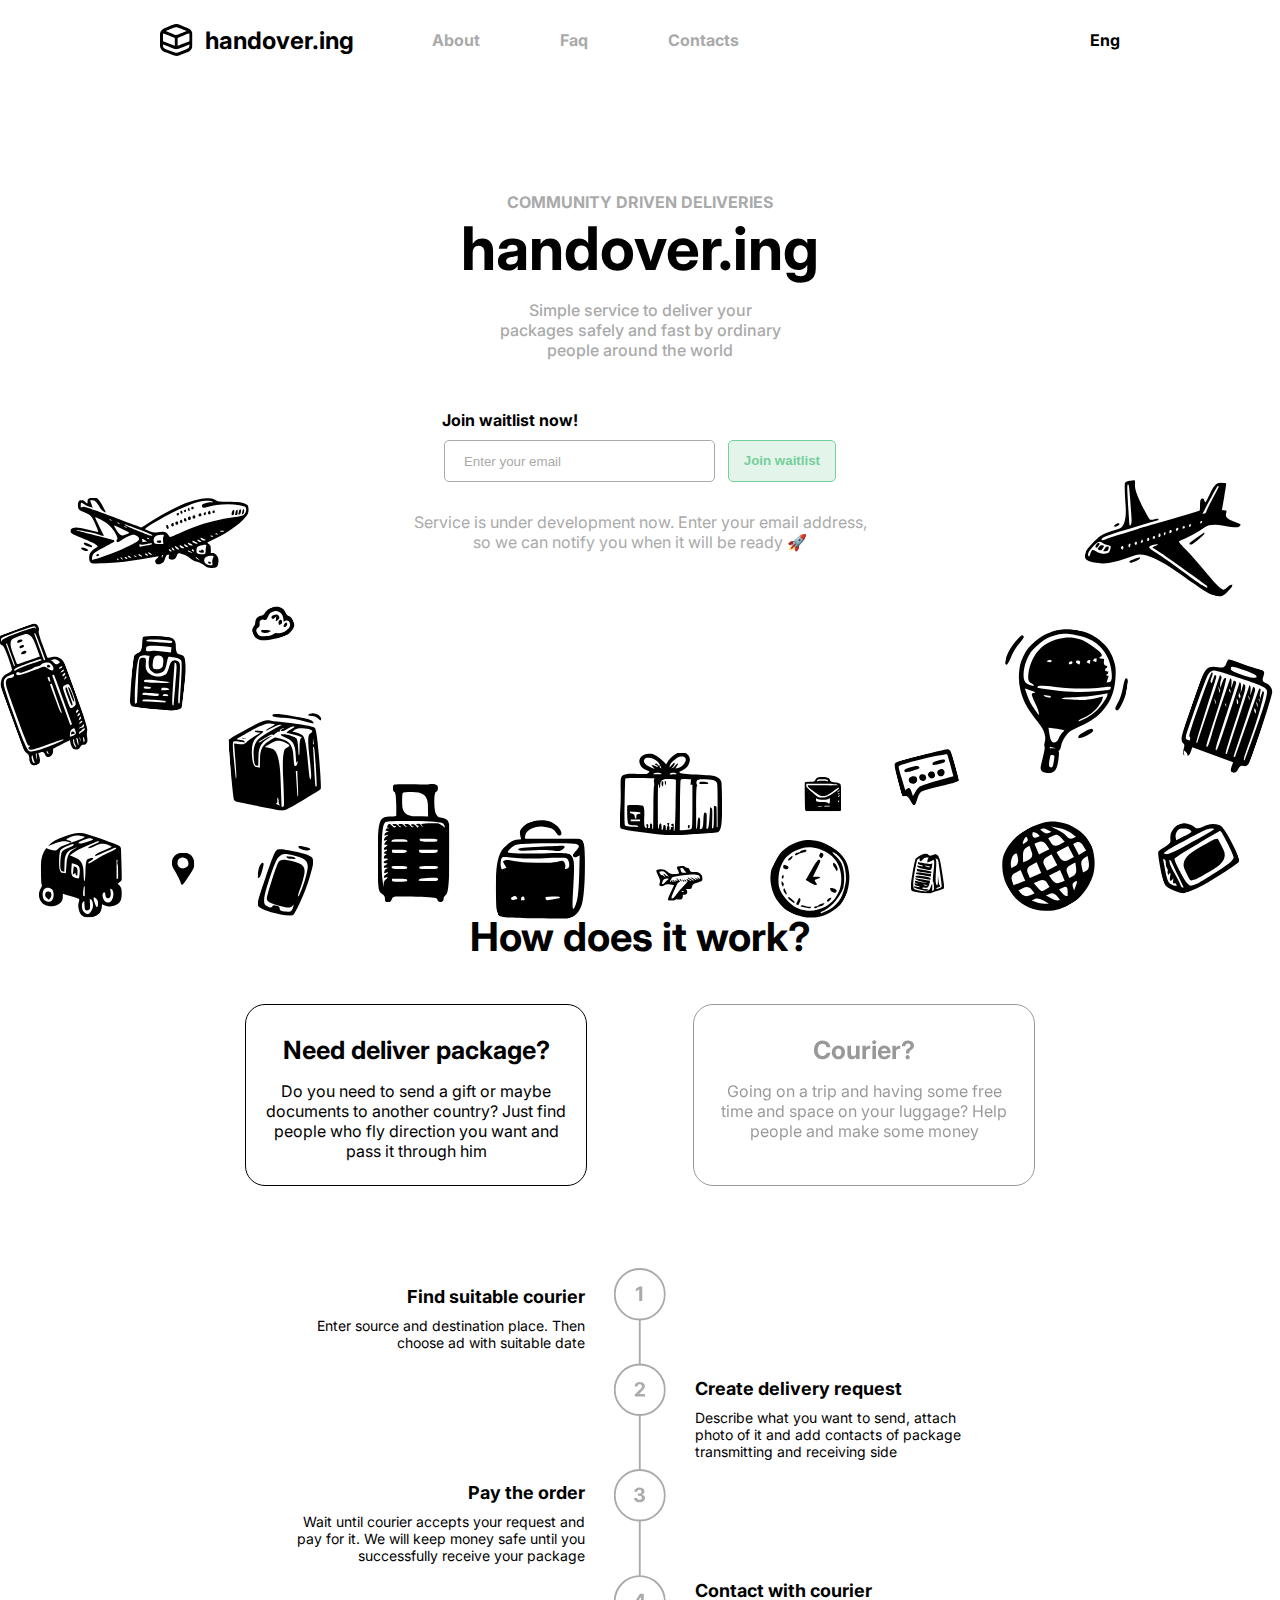
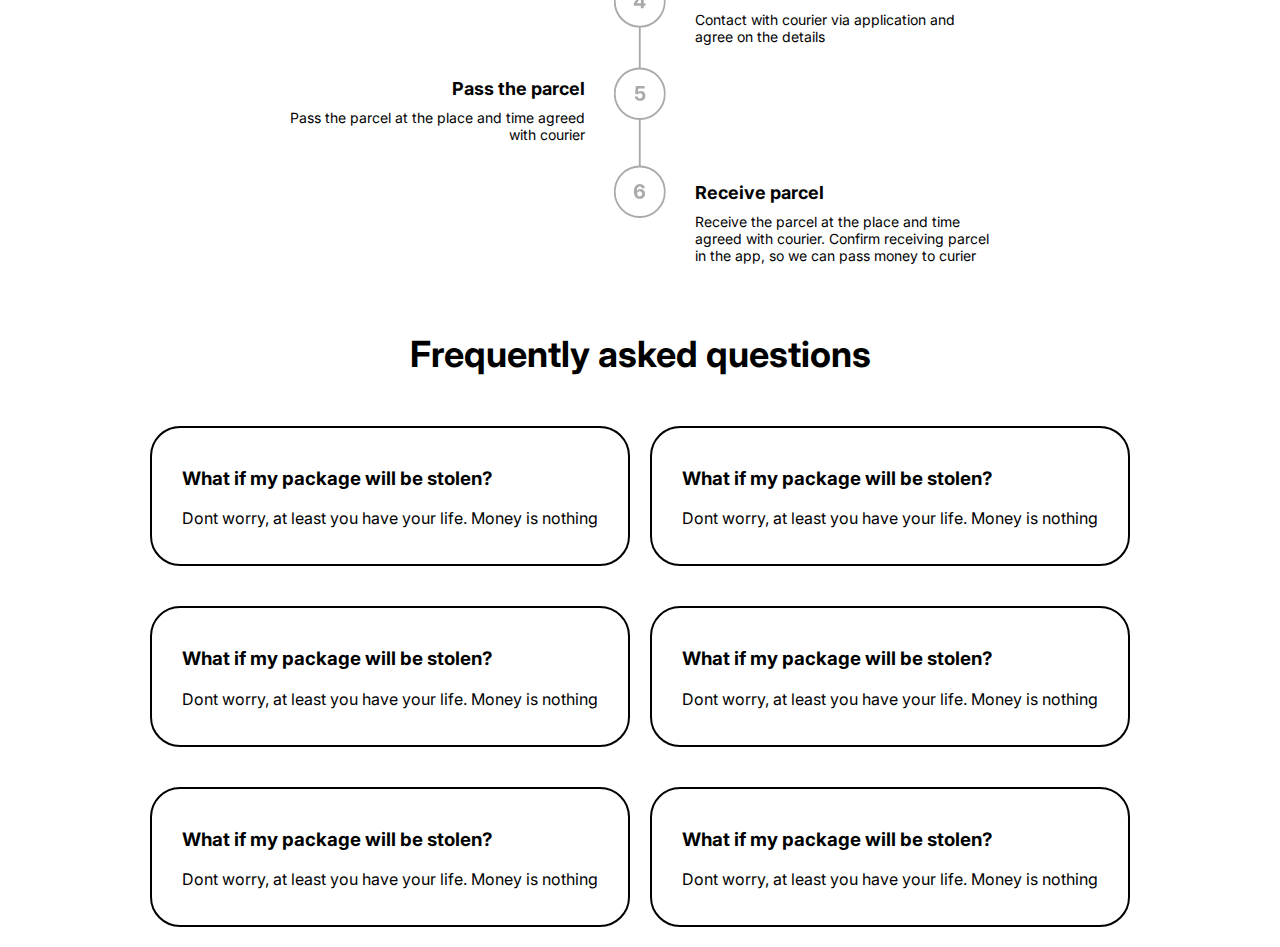
==== index.html @ 2737958d "links fixing" ====
<!DOCTYPE html>
<html lang="en">
<head>
    <meta charset="UTF-8">
    <meta name="viewport" content="width=device-width, initial-scale=1.0">
    <title>handover.ing</title>
    <link rel="stylesheet" href="./styles.css">
    <link rel="shortcut icon" href="/icons/logo.svg">
    <script src="https://code.jquery.com/jquery-3.7.1.min.js"></script>
</head>
<body>
<div class="container">
    <header class='header'>
        <div class="header-container">
            <div class="header-row">

                <div class="header-logo">
                    <img src="icons/logo.svg" alt="Logo" class="logo" />
                    <span class="title">handover.ing</span>
                </div>

                <nav class="header-nav">
                    <ul>
                        <li><a href="#about">About</a></li>
                        <li><a href="#faq">Faq</a></li>
                        <li><a href="#contacts">Contacts</a></li>
                    </ul>
                </nav>

                <div class="header-lang">
                    <span>Eng</span>
                </div>

            </div>
        </div>

    </header>

    <main class="content">
        <div class="banner">
            <h2 class="subheading">COMMUNITY DRIVEN DELIVERIES</h2>
            <h1 class="main-heading">handover.ing</h1>
            <p class="description">Simple service to deliver your <br> packages safely and fast by ordinary <br> people around the world</p>
        </div>
        
        <div class="waitlist-container">
            <p class="waitlist-text">Join waitlist now!</p>
            <!-- <div class="email-input"> -->
            <input type="email" placeholder="Enter your email" class="email-field">
            <button class="join-button">Join waitlist</button>
            <!-- </div> -->
        </div>

        <p class="development-text">Service is under development now. Enter your email address,<br> so we can notify you when it will be ready 🚀</p>
        <img src="./icons/vectors.svg" alt="Background Vectors" class="background-image">
        
        <h2 class="system" id="about">How does it work?</h2>

        <div class="process-ways">
            <div id="package" class="deliver-package" style="cursor: pointer;">
                <p class="package-title">Need deliver package?</p>
                <div class="description-container">
                    <p class="description">Do you need to send a gift or maybe documents to another country? Just find people who fly direction you want and pass it through him</p>
                </div>
            </div>

            <div id="courier" class="courier-package" style="cursor: pointer;">
                <p class="courier-title">Courier?</p>
                <div class="description-container-c">
                    <p class="description">Going on a trip and having some free time and space on your luggage? Help people and make some money</p>
                </div>
            </div>
        </div>

        <div class="process-steps">
            <div class="image-container">
                <div class="text-container-right first-text">
                    <h3>Find suitable courier</h3>
                    <p>Enter source and destination place. Then choose ad with suitable date</p>
                </div>
                <div class="text-container-right second-text">
                    <h3>Pay the order</h3>
                    <p>Wait until courier accepts your request and pay for it. We will keep money safe until you successfully receive your package</p>
                </div>
                <div class="text-container-right third-text">
                    <h3>Pass the parcel</h3>
                    <p>Pass the parcel at the place and time agreed with courier</p>
                </div>

                <img src="icons/steps.svg" class="process-steps-icon active">
                <img src="icons/steps5.svg" class="process-steps5-icon">
            
            </div>
            <div class="image-container-left">
                <div class="text-container-left forth-text">
                    <h3>Create delivery request</h3>
                    <p>Describe what you want to send, attach photo of it and add contacts of package transmitting and receiving side</p>
                </div>
                <div class="text-container-left fifth-text">
                    <h3>Contact with courier</h3>
                    <p>Contact with courier via application and agree on the details</p>
                </div>
                <div class="text-container-left sixth-text">
                    <h3>Receive parcel</h3>
                    <p>Receive the parcel at the place and time agreed with courier. Confirm receiving parcel in the app, so we can pass money to curier</p>
                </div>
            </div>
        </div>

        <div class="faq-container">
            <div class="faq-heading">
                <h2 id="faq">Frequently asked questions</h2>
            </div>
            <div class="faq-item">
                <h3>What if my package will be stolen?</h3>
                <p>Dont worry, at least you have your life. Money is nothing</p>
            </div>
            <div class="faq-item">
                <h3>What if my package will be stolen?</h3>
                <p>Dont worry, at least you have your life. Money is nothing</p>
            </div>
            <div class="faq-item">
                <h3>What if my package will be stolen?</h3>
                <p>Dont worry, at least you have your life. Money is nothing</p>
            </div>
            <div class="faq-item last">
                <h3>What if my package will be stolen?</h3>
                <p>Dont worry, at least you have your life. Money is nothing</p>
            </div>
            <div class="faq-item last">
                <h3>What if my package will be stolen?</h3>
                <p>Dont worry, at least you have your life. Money is nothing</p>
            </div>
            <div class="faq-item last" id="contacts">
                <h3>What if my package will be stolen?</h3>
                <p>Dont worry, at least you have your life. Money is nothing</p>
            </div>
            <button id="show-more-btn">Show more</button>
        </div>
        

    </main>
</div>

<script>
    document.addEventListener('DOMContentLoaded', function() {
        const navLinks = document.querySelectorAll('.header-nav a');

        navLinks.forEach(function(link) {
            link.addEventListener('click', function(e) {
                e.preventDefault();

                const targetId = this.getAttribute('href').substring(1);
                const targetElement = document.getElementById(targetId);
                if (targetElement) {
                    const elementPosition = targetElement.getBoundingClientRect().top + window.pageYOffset;

                    window.scrollTo({
                        top: elementPosition,
                        behavior: 'smooth'
                    });
                }
            });
        });
    });
</script>

        <script>
            const blackButton = document.querySelector('.deliver-package');
            const transparentButton = document.querySelector('.courier-package');
            const processStepsIcon = document.querySelector('.process-steps-icon');
            const processSteps5Icon = document.querySelector('.process-steps5-icon');

            const firstText = document.querySelector('.text-container-right.first-text');
            const secondText = document.querySelector('.text-container-right.second-text');
            const thirdText = document.querySelector('.text-container-right.third-text');
            const forthText = document.querySelector('.text-container-left.forth-text');
            const fifthText = document.querySelector('.text-container-left.fifth-text');
            const sixthText = document.querySelector('.text-container-left.sixth-text');

            function fadeOutAndReplace(element, newHeading, newParagraph) {
                if (element) {
                    element.classList.add('fade-out');

                    setTimeout(() => {
                        element.querySelector('h3').textContent = newHeading;
                        element.querySelector('p').textContent = newParagraph;
                        element.classList.remove('fade-out');
                    }, 500); // 500 миллисекунд - это длительность анимации
                }
            }

            transparentButton.addEventListener('click', function() {
                if (transparentButton.style.opacity !== '1') {
                    transparentButton.style.opacity = '1';
                    blackButton.style.opacity = '0.4';
                    processSteps5Icon.style.opacity = '1';
                    processStepsIcon.style.opacity = '0';

                    fadeOutAndReplace(firstText, 'Create ad', 'Planning a trip? Create ad for it: enter the dates and describe what you can to bring with you');
                    fadeOutAndReplace(secondText, 'Get the parcel', `Get parcel at the place and time agreed with client`);
                    fadeOutAndReplace(thirdText, 'Pass the parcel', 'Pass the parcel at the place and time agreed with client');
                    fadeOutAndReplace(forthText, 'Accept the request', 'Once somebody make request we will notify you. You will see all the information about the package, including photos. You just need to accept it or decline');
                    fadeOutAndReplace(fifthText, 'Get to the destination', 'Get to the destination country');
                    fadeOutAndReplace(sixthText, '', '');
                    firstText.style.display = 'block';
                    secondText.style.display = 'block';
                    thirdText.style.display = 'block';
                    forthText.style.display = 'block';
                    fifthText.style.display = 'block';
                    sixthText.style.display = 'block';
                }
            });

            blackButton.addEventListener('click', function() {
                if (blackButton.style.opacity !== '1') {
                    blackButton.style.opacity = '1';
                    transparentButton.style.opacity = '0.4';
                    processStepsIcon.style.opacity = '1';
                    
                    processSteps5Icon.style.opacity = '0';

                    fadeOutAndReplace(firstText, 'Find suitable courier', 'Enter source and destination place. Then choose ad with suitable date');
                    fadeOutAndReplace(secondText, 'Pay the order', 'Wait until courier accepts your request and pay for it. We will keep money safe until you successfully receive your package');
                    fadeOutAndReplace(thirdText, 'Pass the parcel', 'Pass the parcel at the place and time agreed with client');
                    fadeOutAndReplace(forthText, 'Create delivery request', 'Describe what you want to send, attach photo of it and add contacts of package transmitting and receiving side');
                    fadeOutAndReplace(fifthText, 'Contact with courier', 'Contact with courier via application and agree on the details');
                    fadeOutAndReplace(sixthText, 'Receive parcel', 'Receive the parcel at the place and time agreed with courier. Confirm receiving parcel in the app, so we can pass money to curier');
                    firstText.style.display = 'block';
                    secondText.style.display = 'block';
                    thirdText.style.display = 'block';
                    forthText.style.display = 'block';
                    fifthText.style.display = 'block';
                    sixthText.style.display = 'block';
                }
            });
        </script>

    <script>
        function isValidEmail(email) {
            const emailRegex = /^[^\s@]+@[^\s@]+\.[^\s@]+$/;
            return emailRegex.test(email);
        }
        
        const userEmail = document.querySelector('.email-field');
        const joinButton = document.querySelector('.join-button');

        joinButton.addEventListener('click', function() {
            if (isValidEmail(userEmail.value)) {
                alert("You have been added to the waiting-list");
            } else {
                alert("Please enter the correct email address");
            }
        })
    </script>
<script>
    document.addEventListener("DOMContentLoaded", function() {
        const faqItems = document.querySelectorAll(".last");
        const showMoreBtn = document.getElementById("show-more-btn");
    
        let isExpanded = false;
    
        const toggleContent = () => {
            faqItems.forEach((item, index) => {
                item.classList.toggle("expanded");
            });
    
            showMoreBtn.textContent = isExpanded ? "Show more" : "Show less";
            isExpanded = !isExpanded;
        };
    
        showMoreBtn.addEventListener("click", toggleContent);
    });
</script>

<!-- <script>
    document.addEventListener("DOMContentLoaded", function() {
        const showMoreBtn = document.getElementById("show-more-btn");
    
        showMoreBtn.classList.add("show-more-text");
    
        setTimeout(() => {
            showMoreBtn.classList.add("show");
        }, 1000); // Добавляем задержку для анимации появления
    });
    </script> -->
</body>
</html>
---- styles.css ----
@import url('https://fonts.googleapis.com/css2?family=Inter:wght@100..900&display=swap');
/* Добавление шрифта Inter */

body {
    font-family: 'Inter';
    font-weight: bold;
    margin: 0;
    padding: 0;
}

.container {
    max-width: 1200px; /* Ширина контейнера для экрана ноутбука */
    margin: 0 auto;
    padding: 0 20px; /* Добавление белых полей по бокам */
}


.header-container {
    max-width: 1720px;
    margin: 0 auto;
    padding: 0 5% 0 5%;
    position: relative;
    width: 80%;
}

.header {
    padding: 2% 0 3% 0;
}
  
.header-row {
    display: flex;
    align-items: center;
}

.header-logo {
    display: flex;
    align-items: center;
    column-gap: 1%;
}

.header-logo .title {
    font-size: 24px;
    padding-left: 10px;
    padding-right: 40px;
}
  
.header-logo img {
    height: 32px;
}

.header-nav {
    flex: 1; /* Занимать оставшееся пространство в строке */
    margin-right: 20px; /* Расстояние между header-nav и header-lang */
}

.header-nav ul {
    display: flex;
    column-gap: 80px;
    align-items: center;
    font-size: 16px;
    margin: 0;
    text-transform: none;
    list-style-type: none;
}

.header-nav a {
    color: #aaa;
    text-decoration: none;
    position: relative;
}

.header-nav a::before {
    content: '';
    bottom: 0;
    left: 0;
    position: absolute;
    width: 0%;
    height: 1px;
    background-color: #aaa;
    transition: 0.2s;
}

.header-nav a:hover::before {
    width: 100%;
}

.header-lang {
    margin-left: auto; /* Переместить элемент вправо */
}




.content {
    text-align: center;
}

.subheading {
    font-size: 16px;
    color: #aaa;
    margin-top: 100px;
    margin-bottom: 0;
}

.main-heading {
    margin: 0;
    font-size: 60px;
    color: #000;
}

.description {
    font-size: 16px;
    color: #aaa;
    font-weight: 500;
}

.call-to-action {
    font-size: 16px;
    color: #000;
}

.waitlist-container {
    text-align: center;
    margin-top: 50px;
    padding: 0 32% 0 32%;
    position: relative;
}

.waitlist-text {
    font-size: 16px;
    color: #000;
    padding-right: 60%;
    margin: 0 0 10px 0;
}

.email-input,
.join-button {
    display: inline-block;
    vertical-align: top; /* Выравниваем элементы по верхнему краю */
}

.email-input {
    display: inline-block;
    position: relative;
    text-align: left; /* Выравниваем текст внутри блока влево */
}

.email-field {
    position: relative;

    left: 0;
    width: 60%;
    height: 30px;
    border: 1px solid #AAAAAA;
    border-radius: 5px;
    padding: 5px;
    margin-right: 2%;
}

.email-field::placeholder {
    position: absolute; /* добавляем абсолютное позиционирование */
    left: 7%; /* отступ справа от границы */
    color: #AAAAAA;
}


.join-button {
    width: 25%;
    height: 41.6px;
    background-color: rgba(116, 207, 155, 0.2);
    color: #74CF9B;
    border: 1px solid #74CF9B;
    border-radius: 5px;
    padding: 5px;
    font-weight: bold;
}

.join-button:hover {
    background-color: #fff;
  }
  
  .join-button:active {
    transform: scale(0.95);
  }


.development-text {
    text-align: center;
    margin-top: 30px;
    font-weight: normal;
    color: #aaa;
    white-space: pre-line;
    word-break: break-word;
}

.background-image {
    position: absolute;
    top: 250px;
    left: 0;
    z-index: -1; /* Помещаем задний план на задний план */
    width: 100%; /* Заполняем ширину контейнера */
    height: 100%; /* Заполняем высоту контейнера */
    background-size: contain; /* Адаптивное заполнение контейнера */
    background-position: center; /* Центрируем изображение */
    background-repeat: no-repeat;
    background-attachment: fixed;
}

.system {
    font-size: 40px;
    margin-top: 330px;
}


/* Посылка */
.deliver-package {
    cursor: pointer;
    border: 1px solid black;
    border-radius: 20px;
    background-color: white;
    width: 300px;
    height: 140px;
    padding: 20px;
    transition: background-color 0.3s, transform 0.3s;
}

.deliver-package p.package-title {
    font-weight: bold;
    font-size: 25px;
    margin: 10px 0 0 0;
}

.description-container {
    width: fit-content; /* Ширина равна ширине текста */
}

.description-container p {
    font-weight: 400;
    color: #000;
}

.process-ways {
    display: flex;
    flex-wrap: wrap;
    justify-content: space-between;
}



/* Курьер */
.courier-package {
    cursor: pointer;
    border: 1px solid black;
    border-radius: 20px;
    background-color: white;
    opacity: 0.4;
    width: 300px;
    height: 140px;
    padding: 20px;
    transition: background-color 0.3s, transform 0.3s;
}

.courier-package p.courier-title {
    font-weight: bold;
    font-size: 25px;
    /* opacity: 0.5; */
    margin: 10px 0 0 0;
}

.description-container-c {
    width: fit-content;
}

.description-container-c p {
    font-weight: 400;
    color: #000000;
    opacity: 1;
}

.deliver-package:hover,
.courier-package:hover {
    transform: scale(1.05);
}

/* .courier-package p.courier-title:hover {
    opacity: 1;
} */

.package-title,
.courier-title {
    user-select: none; /* Предотвращает выделение текста */
}

.description-container,
.description-container-c {
    user-select: none; /* Предотвращает выделение текста */
}

.process-ways .deliver-package {
    margin-right: 30px;
}

.process-ways {
    width: 810px;
    margin: 0 auto;
}

.process-ways .courier-package {
    margin-right: 30px;
}


.process-ways .deliver-package, .process-ways .courier-package {
    margin: 10px;
}

.process-steps {
    width: 100%;
    position: relative;
    display: flex;
    /* align-items: center; */
    justify-content: center;
}


.process-steps-icon, .process-steps5-icon {
    position: absolute;
    left: 50%;
    transform: translate(-50%, -50%);
    height: 550px;
    transition: opacity 0.7s;
}

.process-steps-icon {
    top: 347px;
    height: 550px;
}

.process-steps5-icon {
    top: 298px;
    height: 453px;
    opacity: 0;
}

.text-container-right {
    max-width: 300px;
    /* align-items: right; */
    padding: 20px; /* Отступ внутри контейнера */
    margin: 10px;
    margin-top: 86px;
    text-align: right;
    flex: 1;
    height: 70px;
    width: 300px;
}

.first-text {
    margin-top: -20px;
}

.text-container-right h3, .text-container-right p {
    margin: 0;
}

.text-container-right h3 {
    font-size: 18px;
    margin-bottom: 10px;
}

.text-container-right p {
    font-size: 14px;
    font-weight: normal;
}

.text-container-left {
    max-width: 300px;
    /* align-items: right; */
    padding: 20px; /* Отступ внутри контейнера */
    margin: 10px;
    margin-top:82px;
    text-align: left;
    flex: 1;
    height: 80px;
}

.fade-out {
    animation: fadeOut 0.7s ease;
}

@keyframes fadeOut {
    from {
        opacity: 1;
    }
    to {
        opacity: 0;
    }
}


.text-container-left h3, .text-container-left p {
    margin: 0;
}

.text-container-left h3 {
    font-size: 18px;
    margin-bottom: 10px;
}

.text-container-left p {
    font-size: 14px;
    font-weight: normal;
}

.image-container {
    margin-right: 50px;
    flex-direction: column;
    justify-content: space-between;
    padding-top: 90px;
}

.image-container-left {
    margin-top: 80px;
}


.faq-container {
    display: flex;
    flex-wrap: wrap;
    /* width: 100vw; */
    justify-content: center;
    box-sizing: border-box;
    position: relative;
}

.faq-heading {
    color: black;
    width: 100%;
    padding-top: 10px;
    /* padding-bottom: 20px; */
    font-size: 24px;
}

.faq-question h3 {
    display: inline-block;
}

.faq-question span {
    display: none;
    /* margin: 20px; */
}

.faq-question {
    background-color: #fff;
    padding: 10px;
    border-radius: 5px;
    cursor: pointer;
    /* display: flex; */
}

.faq-item {
    width: 40%; /* По умолчанию 3 элемента в строке */
    padding: 20px 30px;
    box-sizing: border-box;
    text-align: center;
    border-radius: 30px;
    margin: 20px 10px;
    background-color: white;
    text-align: left;
    border: 2px solid black;
}

.faq-item p {
    font-weight: normal;
}

.faq-answer {
    display: none; /* Скрываем ответы по умолчанию */
    transition: max-height 0.3s ease; /* Добавляем анимацию для плавного скрытия/раскрытия */
    max-height: 0;
    overflow: hidden;
}

.expand {
    cursor: pointer;
}

.expanded .faq-answer {
    display: block; /* Показываем ответ при раскрытии */
    max-height: 500px; /* Максимальная высота для анимации */
}

#show-more-btn {
    display: none;
}

@media screen and (min-width: 1560px) {
    .background-image  {
        display: none;
    }
}

@media screen and (min-width: 1200px) {
    .system {
        margin-top: 30%;
    }

    .container {
        width: 100%; /* Ширина контейнера равна ширине экрана ноутбука */
        padding: 20; /* Убираем белые поля */
    }

    
}

@media (max-width: 1000px) {
    .waitlist-text {
        text-align: center;
        padding-right: 0;
    }


    .system {
        margin-top: 10%;
    }

    .background-image {
        display: none; /* Скрываем картинку */
    }

    .process-ways {
        width: 730px;
    }

    .header-nav ul {
        display: none; /* Скрыть список ссылок при ширине экрана менее 800px */
    }

    .deliver-package:active,
    .courier-package:active {
        transform: scale(0.95);
    }

    .email-field {
        width: 30%;
        margin-right: 0;
        width: 160px;
    }

    .join-button {
        width: 30%;
        margin-top: 10px;
        width: 170px;
    }

    .waitlist-container {
        display: flex;
        flex-direction: column;
        align-items: center;
        padding: 0 10%;
    }


}

@media (max-width: 860px){
    .image-container {
        width: 40%;
        margin-right: 5%;
        text-align: right;
        display: flex;
    }

    .image-container-left {
        width: 40%;
    }

    .text-container-right {
        width: 80%;
        height: 80px;
        /* display: flex; */
        margin-top: -15px;
        text-align: right;

    }

    .first-text {
        margin-top: -25px;
    }

    .text-container-left p {
        display: none;
        width: 100px;
    }

    .text-container-right p {
        display: none;
    }

    
}

@media (max-width: 800px) {
    .system {
        margin-top: 10%;
        font-size: 30px;
    }
    .faq-item {
        width: 100%;
    }
    /* .process-ways .courier-package {
        margin-right: 30px;
    } */

    .process-ways {
        width: auto;
        display: flex;
        flex-direction: column;
        justify-content: center;
        align-items: center;
    }
    
}


@media only screen and (max-width: 600px) {
    .header-logo .title {
        font-size: 20px;
    }

    .main-heading {
        font-size: 45px;
    }

    .deliver-package, .courier-package {
        width: 90%;
        padding: 10px;
    }

    .package-title, .courier-title, .description {
        font-size: 14px;
    }

    .process-steps {
        margin: 0;
        padding: auto;
    }

    .image-container {
        margin-right: 20%;
    }

    .text-container-left {
        padding-left: 0;
    }

    .faq-item {
        width: 100%;
        border: none;
        padding: 0px 10px;
        margin: 0px 10px;
    }

    #show-more-btn {
        display: block;
        position: absolute;
        bottom: 10px;
        right: 15px;
        background-color: white;
        border: 1px solid white;
        padding: 5px 10px;
        border-radius: 7px;
        cursor: pointer;
        font-family: "Inter";
    }

    #show-more-btn:hover {
        background-color: black;
        color: white;
        border: 1px solid black;
        /* transform: scale(0.85); */
    }

    #show-more-btn:active {
        background-color: white;
        color: black;
        border: 1px solid white;
    }

    .show-more-text {
        opacity: 0;
    }
    
    .show-more-text.show {
        opacity: 1;
    }

    .faq-container {
        border: 2px solid black;
        border-radius: 20px;
        padding-bottom: 30px;
    }
    

    .faq-heading {
        color: #000;
        font-size: 20px;
    }

    .last {
        /* display: none; */
        max-height: 0;
        overflow: hidden;
        transition: max-height 0.5s cubic-bezier(0.77, 0, 0.175, 1);    }

    .expanded {
        max-height: 1000px; /* Укажите желаемую максимальную высоту */
    }


}


@media only screen and (max-width: 400px) {
    .text-container-right h3 {
        padding-right: 15px;
    }
}
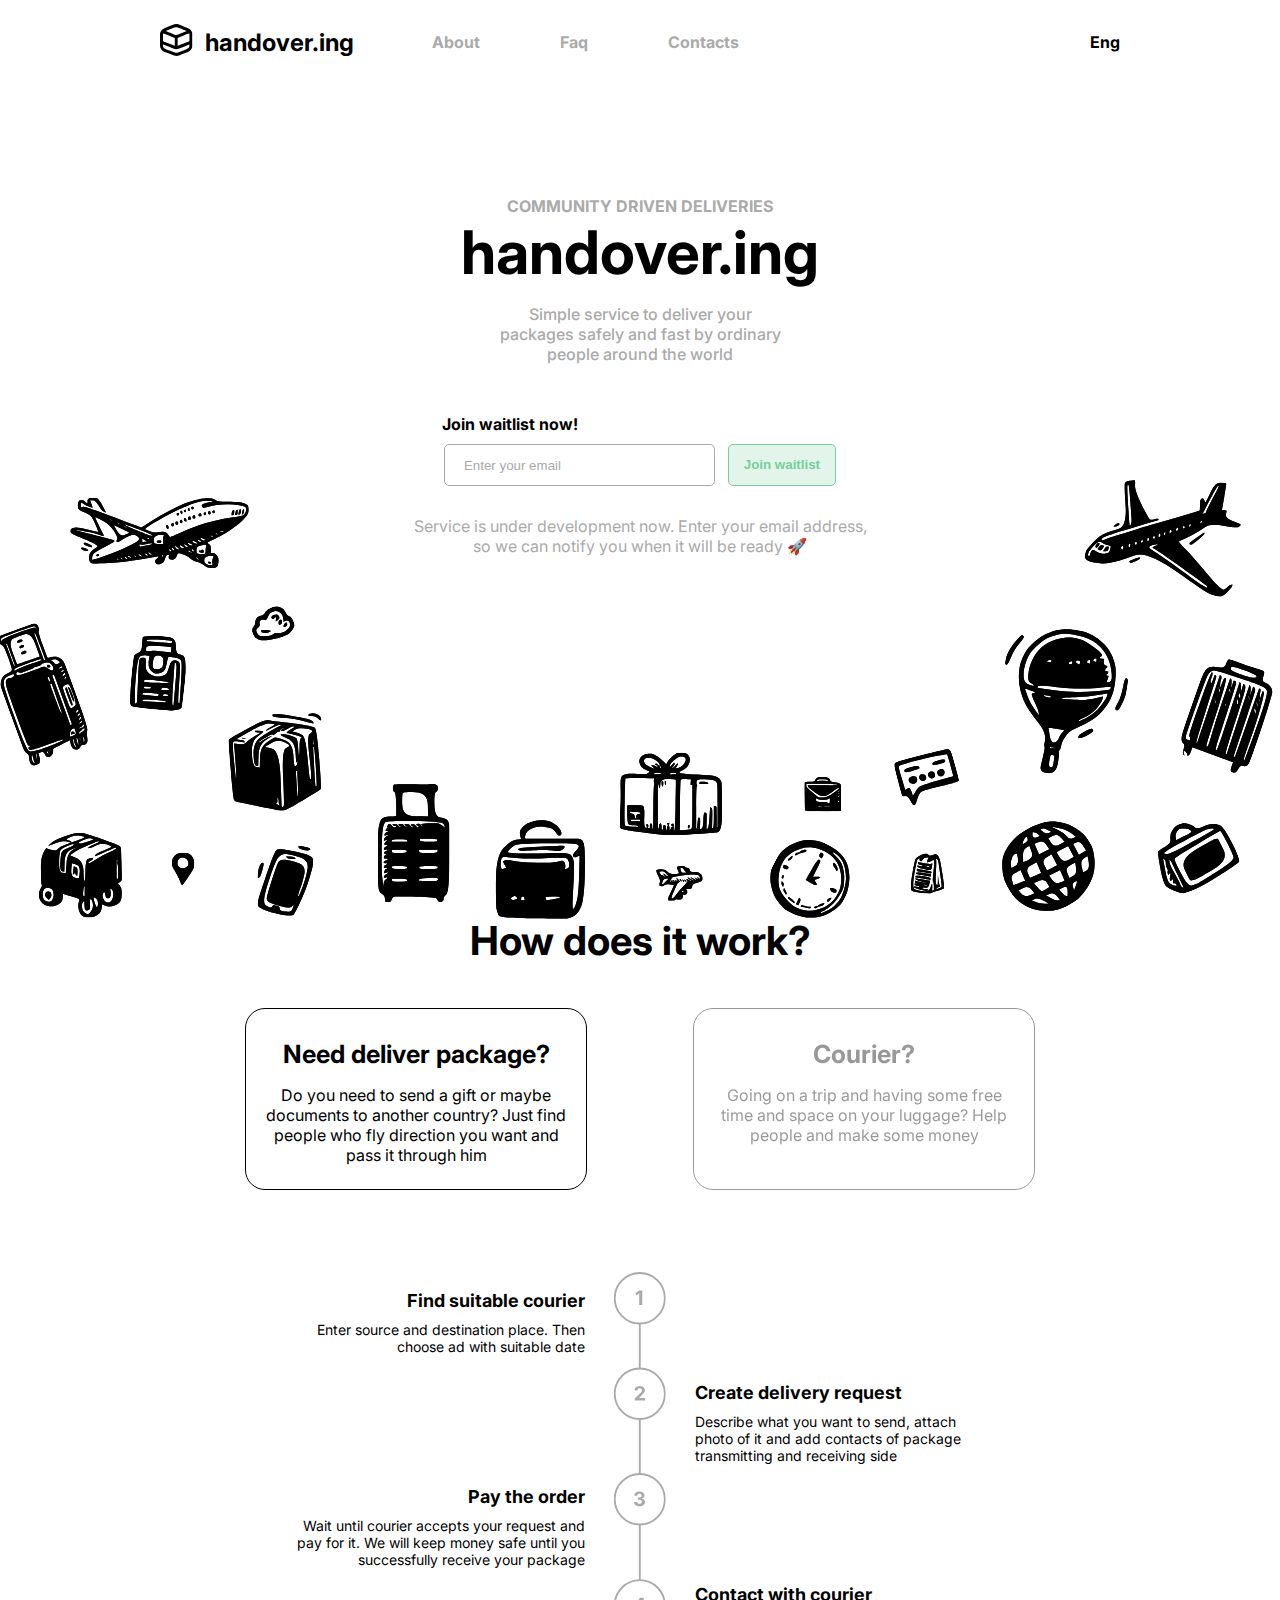
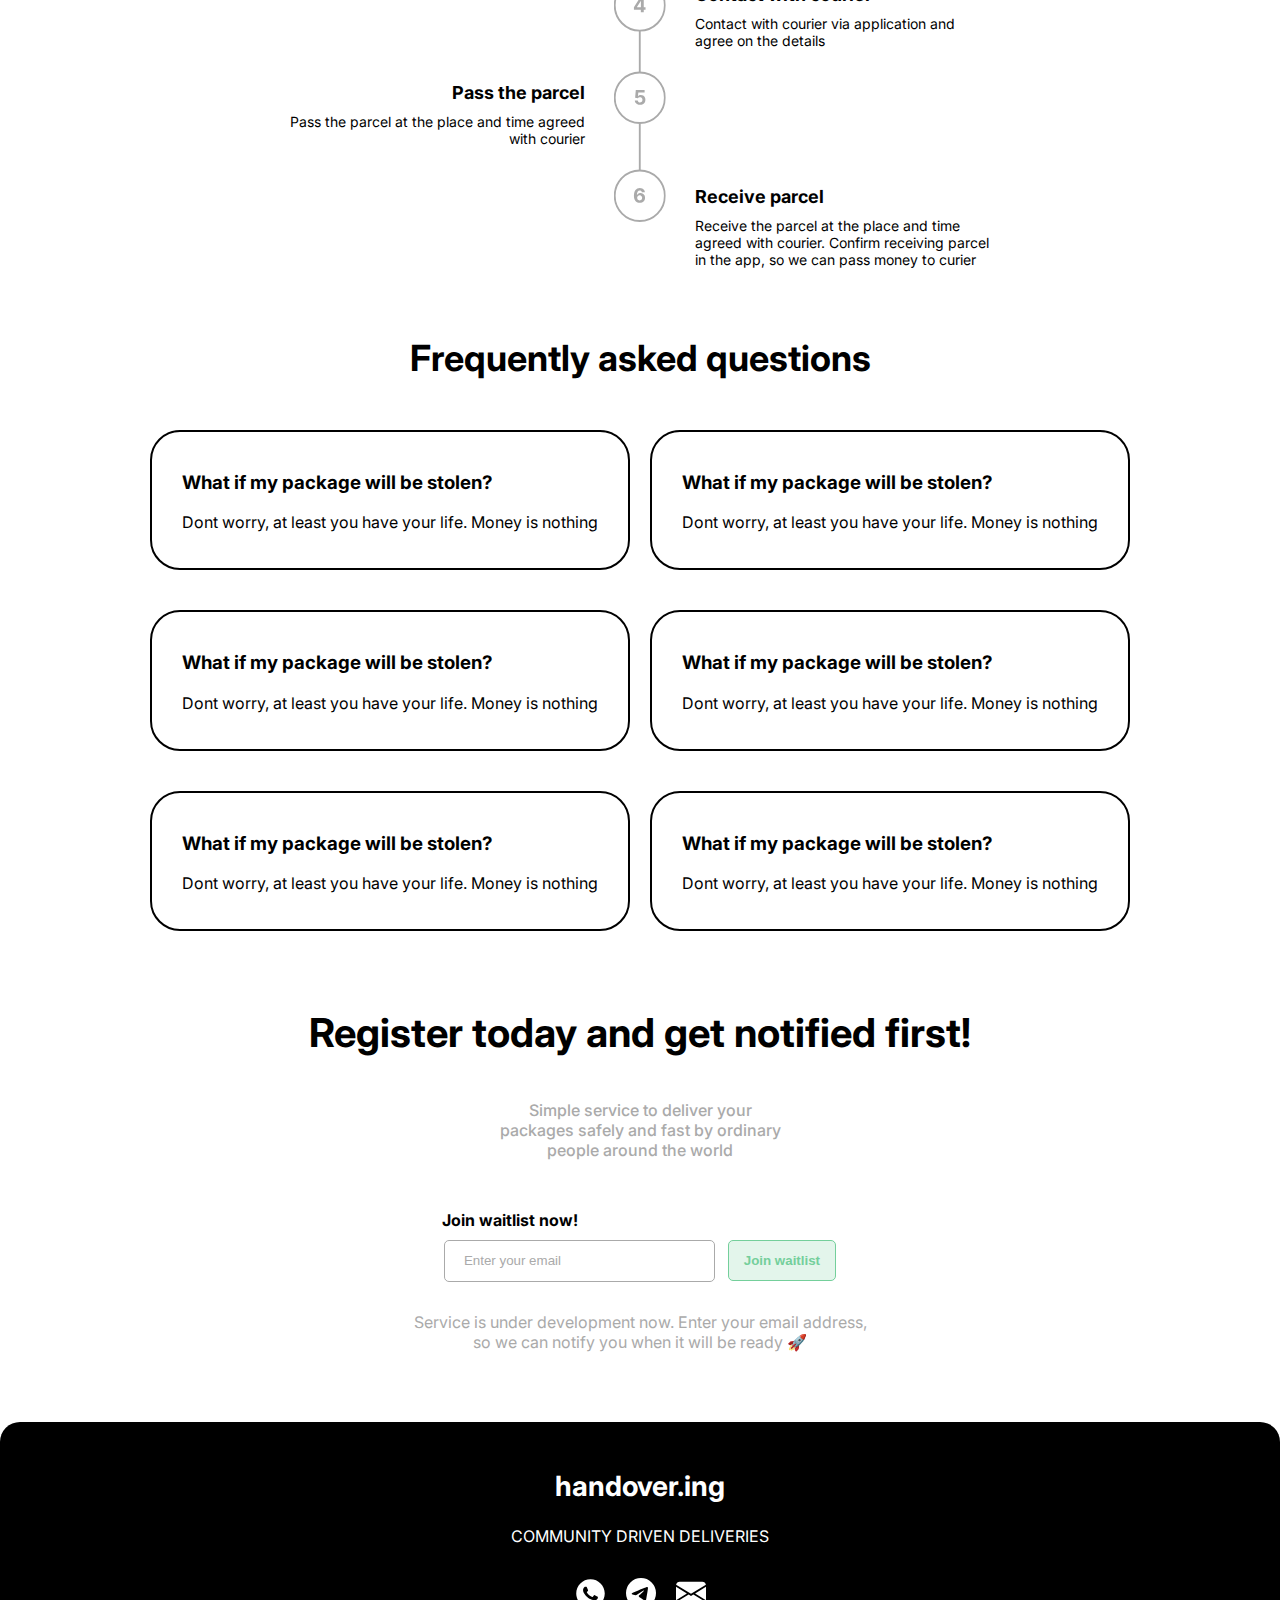
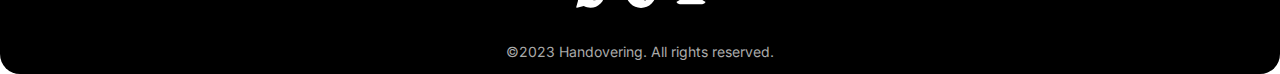
==== commit 9e7742c5: "footer + alert" ====
--- a/index.html
+++ b/index.html
@@ -15,8 +15,8 @@
             <div class="header-row">
 
                 <div class="header-logo">
-                    <img src="icons/logo.svg" alt="Logo" class="logo" />
-                    <span class="title">handover.ing</span>
+                    <a href="index.html"><img src="icons/logo.svg" alt="Logo" class="logo" /></a>
+                    <a href="index.html"><span class="title">handover.ing</span></a>
                 </div>
 
                 <nav class="header-nav">
@@ -35,6 +35,18 @@
         </div>
 
     </header>
+    <div class="alerts-container">
+        <div class="success-alert custom-alert">
+            <p>You have been added to the waiting-list</p>
+            <button onclick="closeAlert()"><img src="icons/x.svg" alt="X"></button>
+        </div>
+    
+        <div class="error-alert custom-alert">
+            <p>Please enter the correct email address</p>
+            <button onclick="closeAlert()"><img src="icons/x.svg" alt="X"></button>
+        </div>
+    </div>
+    
 
     <main class="content">
         <div class="banner">
@@ -137,10 +149,40 @@
             </div>
             <button id="show-more-btn">Show more</button>
         </div>
+
+        <div class="banner banner-bottom">
+            <div class="banner-heading">
+                <h1 class="main-heading-bottom">Register today and get notified first!</h1>
+            </div>
+            <p class="description">Simple service to deliver your <br> packages safely and fast by ordinary <br> people around the world</p>
+        </div>
         
-
+        <div class="waitlist-container">
+            <p class="waitlist-text">Join waitlist now!</p>
+            <input type="email" placeholder="Enter your email" class="email-field">
+            <button class="join-button">Join waitlist</button>
+        </div>
+
+        <p class="development-text">Service is under development now. Enter your email address,<br> so we can notify you when it will be ready 🚀</p>
+        <img src="./icons/vectors.svg" alt="Background Vectors" class="background-image">
     </main>
+
+
 </div>
+<footer>
+        <div class="footer-content">
+            <h3 class="footer-h"><a href="index.html">handover.ing</a></h3>
+            <p class="footer-disc">COMMUNITY DRIVEN DELIVERIES</p>
+            <ul class="socials">
+                <li><a href="https://t.me/shumgorodoff"><img src="icons/whatsapp-logo.svg" alt="whatsapp" class="whatsapp"/></a></li>
+                <li><a href="https://t.me/endless_lemniscate"><img src="icons/telegram.svg" alt="telegram" class="telegram"/></a></li>
+                <li><a href="mailto:vaniagalimzianov@gmail.com?subject=HANDOVER.ING"><img src="icons/envelope-fill.svg" alt="whatsapp" class="whatsapp"/></a></li>
+            </ul>
+            <div class="footer-bottom">
+                <p class="copyright">©2023 Handovering. All rights reserved.</p>
+            </div>
+        </div>
+</footer>
 
 <script>
     document.addEventListener('DOMContentLoaded', function() {
@@ -165,94 +207,101 @@
     });
 </script>
 
-        <script>
-            const blackButton = document.querySelector('.deliver-package');
-            const transparentButton = document.querySelector('.courier-package');
-            const processStepsIcon = document.querySelector('.process-steps-icon');
-            const processSteps5Icon = document.querySelector('.process-steps5-icon');
-
-            const firstText = document.querySelector('.text-container-right.first-text');
-            const secondText = document.querySelector('.text-container-right.second-text');
-            const thirdText = document.querySelector('.text-container-right.third-text');
-            const forthText = document.querySelector('.text-container-left.forth-text');
-            const fifthText = document.querySelector('.text-container-left.fifth-text');
-            const sixthText = document.querySelector('.text-container-left.sixth-text');
-
-            function fadeOutAndReplace(element, newHeading, newParagraph) {
-                if (element) {
-                    element.classList.add('fade-out');
-
-                    setTimeout(() => {
-                        element.querySelector('h3').textContent = newHeading;
-                        element.querySelector('p').textContent = newParagraph;
-                        element.classList.remove('fade-out');
-                    }, 500); // 500 миллисекунд - это длительность анимации
-                }
-            }
-
-            transparentButton.addEventListener('click', function() {
-                if (transparentButton.style.opacity !== '1') {
-                    transparentButton.style.opacity = '1';
-                    blackButton.style.opacity = '0.4';
-                    processSteps5Icon.style.opacity = '1';
-                    processStepsIcon.style.opacity = '0';
-
-                    fadeOutAndReplace(firstText, 'Create ad', 'Planning a trip? Create ad for it: enter the dates and describe what you can to bring with you');
-                    fadeOutAndReplace(secondText, 'Get the parcel', `Get parcel at the place and time agreed with client`);
-                    fadeOutAndReplace(thirdText, 'Pass the parcel', 'Pass the parcel at the place and time agreed with client');
-                    fadeOutAndReplace(forthText, 'Accept the request', 'Once somebody make request we will notify you. You will see all the information about the package, including photos. You just need to accept it or decline');
-                    fadeOutAndReplace(fifthText, 'Get to the destination', 'Get to the destination country');
-                    fadeOutAndReplace(sixthText, '', '');
-                    firstText.style.display = 'block';
-                    secondText.style.display = 'block';
-                    thirdText.style.display = 'block';
-                    forthText.style.display = 'block';
-                    fifthText.style.display = 'block';
-                    sixthText.style.display = 'block';
-                }
-            });
-
-            blackButton.addEventListener('click', function() {
-                if (blackButton.style.opacity !== '1') {
-                    blackButton.style.opacity = '1';
-                    transparentButton.style.opacity = '0.4';
-                    processStepsIcon.style.opacity = '1';
-                    
-                    processSteps5Icon.style.opacity = '0';
-
-                    fadeOutAndReplace(firstText, 'Find suitable courier', 'Enter source and destination place. Then choose ad with suitable date');
-                    fadeOutAndReplace(secondText, 'Pay the order', 'Wait until courier accepts your request and pay for it. We will keep money safe until you successfully receive your package');
-                    fadeOutAndReplace(thirdText, 'Pass the parcel', 'Pass the parcel at the place and time agreed with client');
-                    fadeOutAndReplace(forthText, 'Create delivery request', 'Describe what you want to send, attach photo of it and add contacts of package transmitting and receiving side');
-                    fadeOutAndReplace(fifthText, 'Contact with courier', 'Contact with courier via application and agree on the details');
-                    fadeOutAndReplace(sixthText, 'Receive parcel', 'Receive the parcel at the place and time agreed with courier. Confirm receiving parcel in the app, so we can pass money to curier');
-                    firstText.style.display = 'block';
-                    secondText.style.display = 'block';
-                    thirdText.style.display = 'block';
-                    forthText.style.display = 'block';
-                    fifthText.style.display = 'block';
-                    sixthText.style.display = 'block';
-                }
-            });
-        </script>
-
-    <script>
-        function isValidEmail(email) {
-            const emailRegex = /^[^\s@]+@[^\s@]+\.[^\s@]+$/;
-            return emailRegex.test(email);
+<script>
+    const blackButton = document.querySelector('.deliver-package');
+    const transparentButton = document.querySelector('.courier-package');
+    const processStepsIcon = document.querySelector('.process-steps-icon');
+    const processSteps5Icon = document.querySelector('.process-steps5-icon');
+
+    const firstText = document.querySelector('.text-container-right.first-text');
+    const secondText = document.querySelector('.text-container-right.second-text');
+    const thirdText = document.querySelector('.text-container-right.third-text');
+    const forthText = document.querySelector('.text-container-left.forth-text');
+    const fifthText = document.querySelector('.text-container-left.fifth-text');
+    const sixthText = document.querySelector('.text-container-left.sixth-text');
+
+    function fadeOutAndReplace(element, newHeading, newParagraph) {
+        if (element) {
+            element.classList.add('fade-out');
+
+            setTimeout(() => {
+                element.querySelector('h3').textContent = newHeading;
+                element.querySelector('p').textContent = newParagraph;
+                element.classList.remove('fade-out');
+            }, 500); // 500 миллисекунд - это длительность анимации
         }
-        
-        const userEmail = document.querySelector('.email-field');
-        const joinButton = document.querySelector('.join-button');
-
-        joinButton.addEventListener('click', function() {
-            if (isValidEmail(userEmail.value)) {
-                alert("You have been added to the waiting-list");
-            } else {
-                alert("Please enter the correct email address");
-            }
-        })
-    </script>
+    }
+
+    transparentButton.addEventListener('click', function() {
+        if (transparentButton.style.opacity !== '1') {
+            transparentButton.style.opacity = '1';
+            blackButton.style.opacity = '0.4';
+            processSteps5Icon.style.opacity = '1';
+            processStepsIcon.style.opacity = '0';
+
+            fadeOutAndReplace(firstText, 'Create ad', 'Planning a trip? Create ad for it: enter the dates and describe what you can to bring with you');
+            fadeOutAndReplace(secondText, 'Get the parcel', `Get parcel at the place and time agreed with client`);
+            fadeOutAndReplace(thirdText, 'Pass the parcel', 'Pass the parcel at the place and time agreed with client');
+            fadeOutAndReplace(forthText, 'Accept the request', 'Once somebody make request we will notify you. You will see all the information about the package, including photos. You just need to accept it or decline');
+            fadeOutAndReplace(fifthText, 'Get to the destination', 'Get to the destination country');
+            fadeOutAndReplace(sixthText, '', '');
+            firstText.style.display = 'block';
+            secondText.style.display = 'block';
+            thirdText.style.display = 'block';
+            forthText.style.display = 'block';
+            fifthText.style.display = 'block';
+            sixthText.style.display = 'block';
+        }
+    });
+
+    blackButton.addEventListener('click', function() {
+        if (blackButton.style.opacity !== '1') {
+            blackButton.style.opacity = '1';
+            transparentButton.style.opacity = '0.4';
+            processStepsIcon.style.opacity = '1';
+            
+            processSteps5Icon.style.opacity = '0';
+
+            fadeOutAndReplace(firstText, 'Find suitable courier', 'Enter source and destination place. Then choose ad with suitable date');
+            fadeOutAndReplace(secondText, 'Pay the order', 'Wait until courier accepts your request and pay for it. We will keep money safe until you successfully receive your package');
+            fadeOutAndReplace(thirdText, 'Pass the parcel', 'Pass the parcel at the place and time agreed with client');
+            fadeOutAndReplace(forthText, 'Create delivery request', 'Describe what you want to send, attach photo of it and add contacts of package transmitting and receiving side');
+            fadeOutAndReplace(fifthText, 'Contact with courier', 'Contact with courier via application and agree on the details');
+            fadeOutAndReplace(sixthText, 'Receive parcel', 'Receive the parcel at the place and time agreed with courier. Confirm receiving parcel in the app, so we can pass money to curier');
+            firstText.style.display = 'block';
+            secondText.style.display = 'block';
+            thirdText.style.display = 'block';
+            forthText.style.display = 'block';
+            fifthText.style.display = 'block';
+            sixthText.style.display = 'block';
+        }
+    });
+</script>
+
+<script>
+    function isValidEmail(email) {
+        const emailRegex = /^[^\s@]+@[^\s@]+\.[^\s@]+$/;
+        return emailRegex.test(email);
+    }
+    
+    const userEmail = document.querySelector('.email-field');
+    const joinButton = document.querySelector('.join-button');
+    const s_alert = document.querySelector('.success-alert');
+    const e_alert = document.querySelector('.error-alert');
+
+    joinButton.addEventListener('click', function() {
+        if (isValidEmail(userEmail.value)) {
+            e_alert.style.display = 'none';
+            s_alert.style.display = 'flex';
+            // alert("You have been added to the waiting-list");
+        } else {
+            s_alert.style.display = 'none';
+            e_alert.style.display = 'flex';
+            // alert("Please enter the correct email address");
+        }
+    })
+</script>
+
 <script>
     document.addEventListener("DOMContentLoaded", function() {
         const faqItems = document.querySelectorAll(".last");
@@ -273,16 +322,14 @@
     });
 </script>
 
-<!-- <script>
-    document.addEventListener("DOMContentLoaded", function() {
-        const showMoreBtn = document.getElementById("show-more-btn");
-    
-        showMoreBtn.classList.add("show-more-text");
-    
-        setTimeout(() => {
-            showMoreBtn.classList.add("show");
-        }, 1000); // Добавляем задержку для анимации появления
-    });
-    </script> -->
+<script>
+    function closeAlert() {
+        const s_alert = document.querySelector('.success-alert');
+        const e_alert = document.querySelector('.error-alert');
+        s_alert.style.display = 'none';
+        e_alert.style.display = 'none';
+    }
+</script>
+
 </body>
 </html>
--- a/styles.css
+++ b/styles.css
@@ -36,6 +36,11 @@
     display: flex;
     align-items: center;
     column-gap: 1%;
+}
+
+.header-logo a {
+    text-decoration: none;
+    color: #000;
 }
 
 .header-logo .title {
@@ -88,7 +93,50 @@
     margin-left: auto; /* Переместить элемент вправо */
 }
 
-
+.custom-alert {
+    position: fixed;
+    top: 20px; /* Расстояние от верхнего края страницы */
+    right: 20px; /* Расстояние от правого края страницы */
+    padding: 10px;
+    border-radius: 7px;
+    display: none;
+    z-index: 9999;
+    opacity: 0.9;
+}
+
+.success-alert {
+    background-color: #e3f5eb;
+    border: 2px solid #74CF9B;
+}
+
+.custom-alert p {
+    font-weight: normal;
+    width: 250px;
+}
+
+.success-alert button {
+    background-color: #e3f5eb;
+    border: none;
+    height: 24px;
+    padding: 14px 0;
+}
+
+.error-alert {
+    background-color: #f7d6d5; /* Красный оттенок для фона */
+    border: 2px solid #e74c3c; /* Красный оттенок для границы */
+}
+
+.error-alert button {
+    background-color: #f7d6d5;
+    border: none;
+    height: 24px;
+    padding: 14px 0;
+}
+
+.custom-alert button:hover {
+    transform: scale(1.05);
+    transition: 0.4s ease;
+}
 
 
 .content {
@@ -484,6 +532,19 @@
     cursor: pointer;
 }
 
+.banner-bottom {
+    margin-top: 30px;
+}
+
+.banner-heading {
+    display: flex;
+    justify-content: center;
+}
+
+.main-heading-bottom {
+    font-size: 40px;
+}
+
 .expanded .faq-answer {
     display: block; /* Показываем ответ при раскрытии */
     max-height: 500px; /* Максимальная высота для анимации */
@@ -492,6 +553,76 @@
 #show-more-btn {
     display: none;
 }
+
+footer {
+    background-color: #000;
+    margin-top: 70px;
+    margin-bottom: 0;
+    height: auto;
+    width: 100%;
+    padding-top: 20px;
+    color: #fff;
+    border-radius: 20px;
+}
+
+.footer-content {
+    display: flex;
+    align-items: center;
+    justify-content: center;
+    flex-direction: column;
+}
+
+.footer-content h3 {
+    font-size: 28px;
+    line-height: 3rem;
+    margin: 20px 0 0 0;
+}
+
+.footer-content h3 a {
+    text-decoration: none;
+    color: #fff;
+}
+
+.footer-content p {
+    font-weight: normal;
+}
+
+.socials {
+    list-style: none;
+    display: flex;
+    align-items: center;
+    justify-content: center;
+    padding: 0;
+}
+
+.socials li {
+    margin: 0 10px;
+
+}
+
+.socials a {
+    text-decoration: none;
+}
+
+.socials a img {
+    transition: 0.4s ease;
+    /* background-color: #fff;
+    border-radius: 15px; */
+}
+
+.socials a img:hover {
+    transform: scale(1.2);
+}
+
+
+footer-bottom {
+}
+
+.copyright {
+    color: #AAAAAA;
+    font-size: 14px;
+}
+
 
 @media screen and (min-width: 1560px) {
     .background-image  {
@@ -680,12 +811,6 @@
         /* transform: scale(0.85); */
     }
 
-    #show-more-btn:active {
-        background-color: white;
-        color: black;
-        border: 1px solid white;
-    }
-
     .show-more-text {
         opacity: 0;
     }
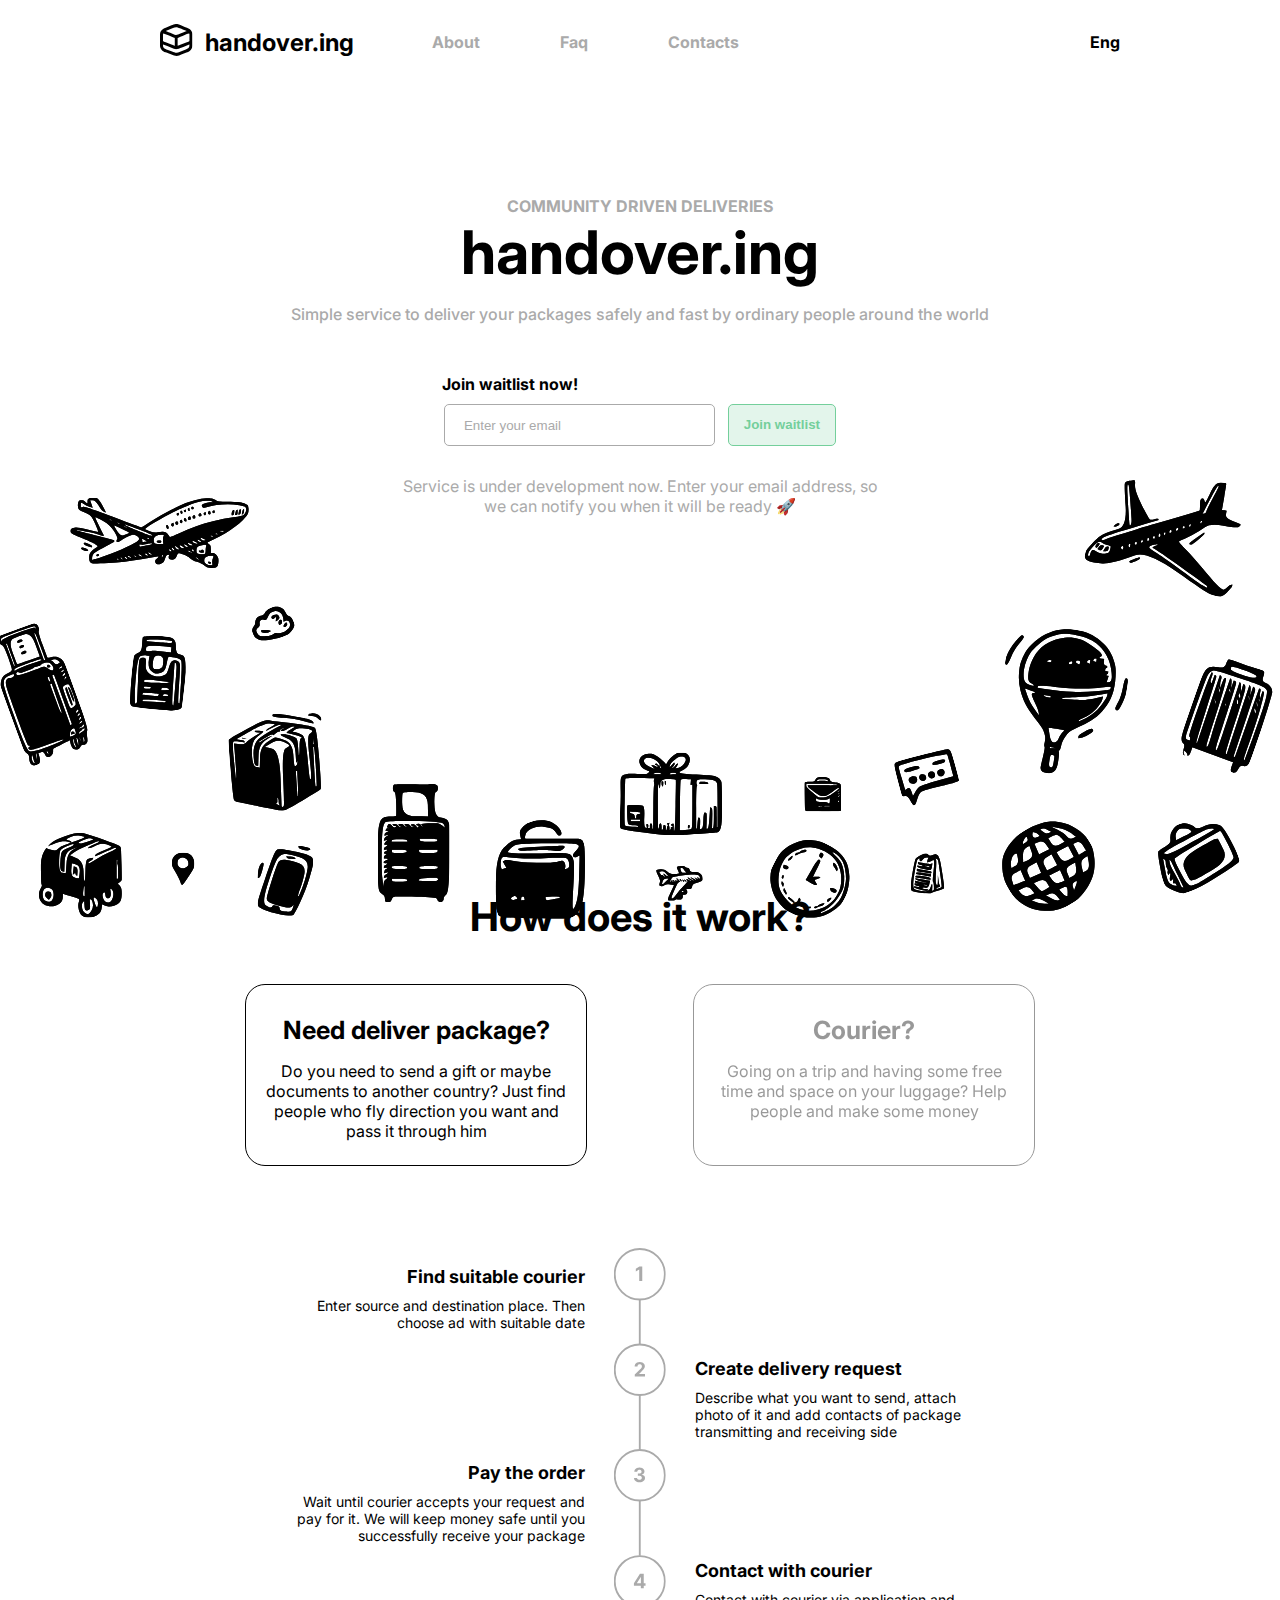
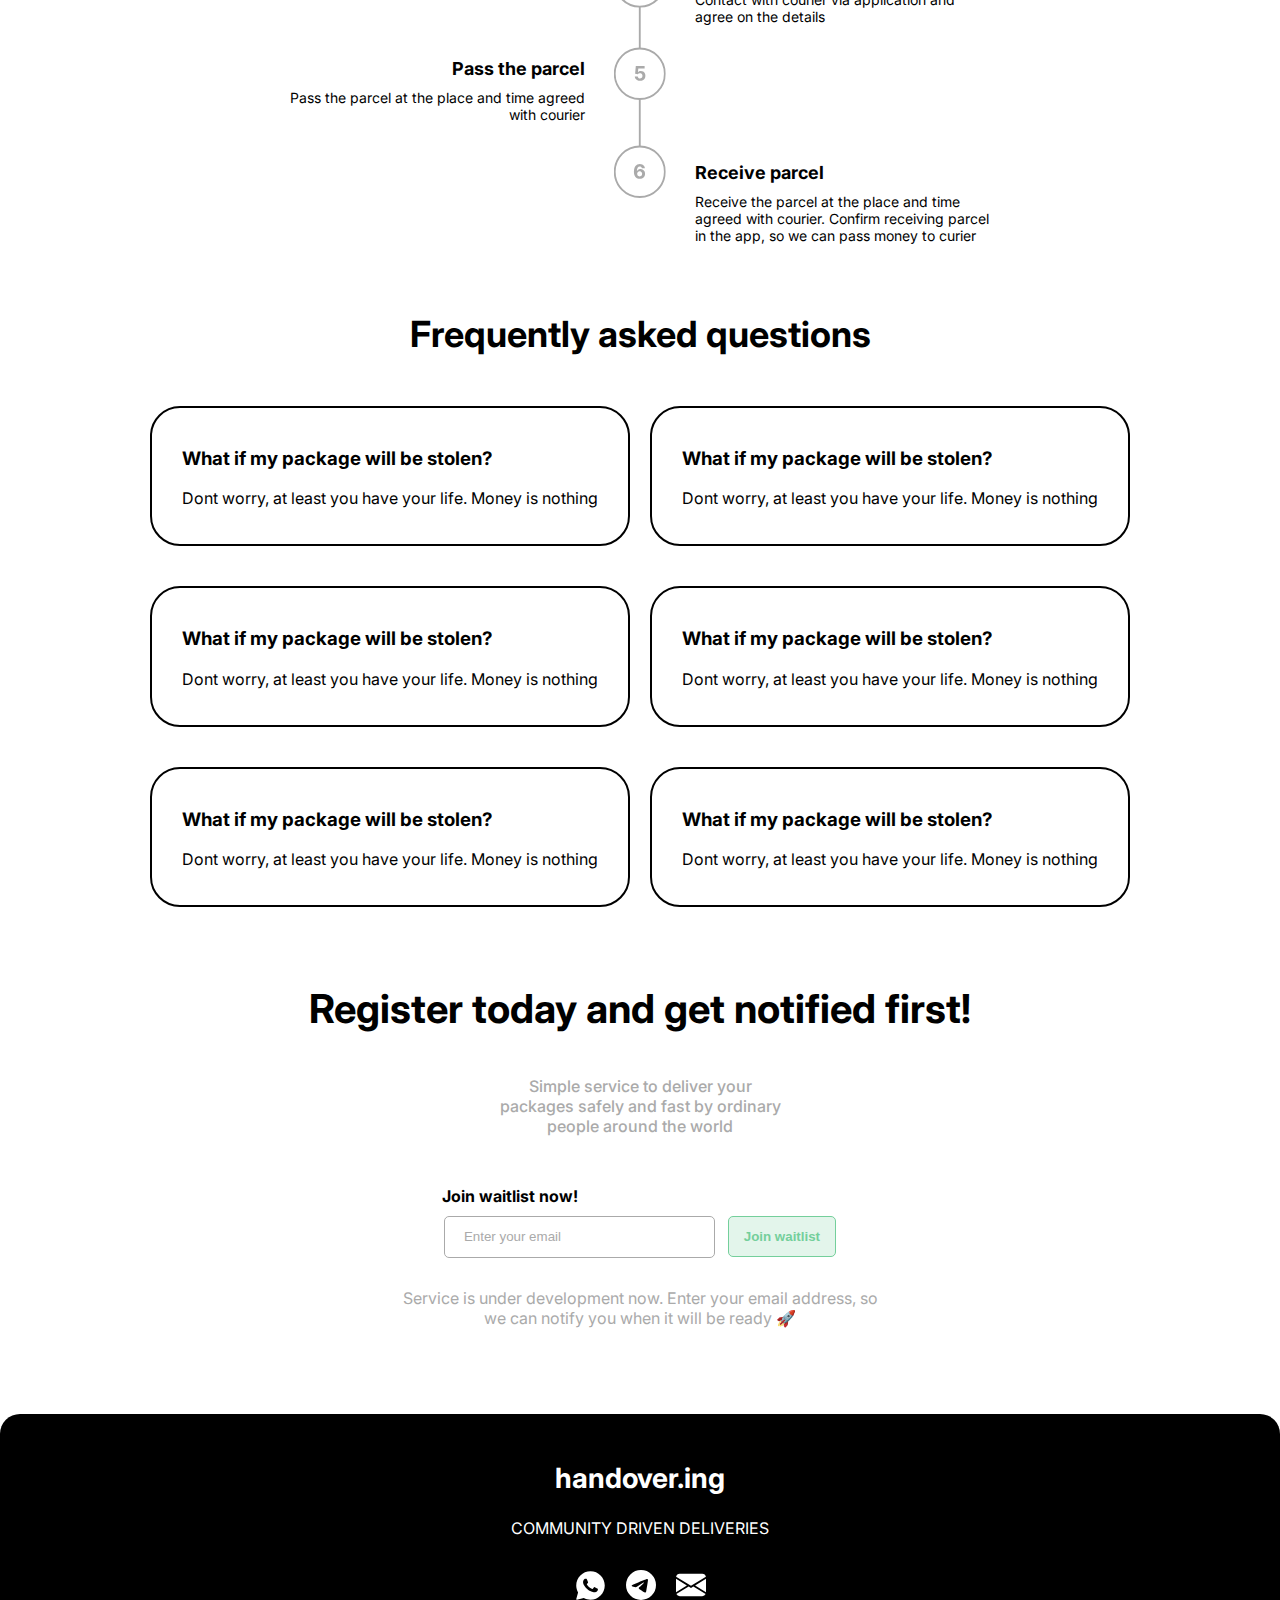
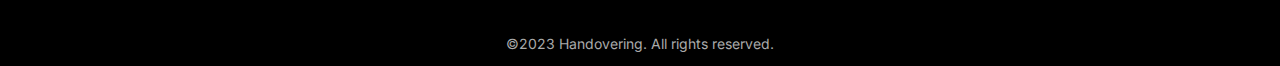
==== commit a097b9b6: "more adaptive" ====
--- a/index.html
+++ b/index.html
@@ -52,18 +52,17 @@
         <div class="banner">
             <h2 class="subheading">COMMUNITY DRIVEN DELIVERIES</h2>
             <h1 class="main-heading">handover.ing</h1>
-            <p class="description">Simple service to deliver your <br> packages safely and fast by ordinary <br> people around the world</p>
+            <p class="description">Simple service to deliver your packages safely and fast by ordinary people around the world</p>
         </div>
         
         <div class="waitlist-container">
             <p class="waitlist-text">Join waitlist now!</p>
-            <!-- <div class="email-input"> -->
             <input type="email" placeholder="Enter your email" class="email-field">
             <button class="join-button">Join waitlist</button>
-            <!-- </div> -->
-        </div>
-
-        <p class="development-text">Service is under development now. Enter your email address,<br> so we can notify you when it will be ready 🚀</p>
+        </div>
+        <div class="about-container">
+            <p class="development-text">Service is under development now. Enter your email address, so we can notify you when it will be ready 🚀</p>
+        </div>
         <img src="./icons/vectors.svg" alt="Background Vectors" class="background-image">
         
         <h2 class="system" id="about">How does it work?</h2>
@@ -143,7 +142,7 @@
                 <h3>What if my package will be stolen?</h3>
                 <p>Dont worry, at least you have your life. Money is nothing</p>
             </div>
-            <div class="faq-item last" id="contacts">
+            <div class="faq-item last">
                 <h3>What if my package will be stolen?</h3>
                 <p>Dont worry, at least you have your life. Money is nothing</p>
             </div>
@@ -159,19 +158,22 @@
         
         <div class="waitlist-container">
             <p class="waitlist-text">Join waitlist now!</p>
-            <input type="email" placeholder="Enter your email" class="email-field">
-            <button class="join-button">Join waitlist</button>
-        </div>
-
-        <p class="development-text">Service is under development now. Enter your email address,<br> so we can notify you when it will be ready 🚀</p>
+            <input type="email" placeholder="Enter your email" class="email-field email-bottom">
+            <button class="join-button join-bottom">Join waitlist</button>
+        </div>
+
+        <div class="about-container">
+            <p class="development-text">Service is under development now. Enter your email address, so we can notify you when it will be ready 🚀</p>
+        </div>
         <img src="./icons/vectors.svg" alt="Background Vectors" class="background-image">
     </main>
-
-
+</div>
+
+    
 </div>
 <footer>
         <div class="footer-content">
-            <h3 class="footer-h"><a href="index.html">handover.ing</a></h3>
+            <h3 class="footer-h" id="contacts"><a href="index.html">handover.ing</a></h3>
             <p class="footer-disc">COMMUNITY DRIVEN DELIVERIES</p>
             <ul class="socials">
                 <li><a href="https://t.me/shumgorodoff"><img src="icons/whatsapp-logo.svg" alt="whatsapp" class="whatsapp"/></a></li>
@@ -288,6 +290,8 @@
     const joinButton = document.querySelector('.join-button');
     const s_alert = document.querySelector('.success-alert');
     const e_alert = document.querySelector('.error-alert');
+    const userEmailBtm = document.querySelector('.email-bottom');
+    const joinButtonBtm = document.querySelector('.join-bottom');
 
     joinButton.addEventListener('click', function() {
         if (isValidEmail(userEmail.value)) {
@@ -299,7 +303,19 @@
             e_alert.style.display = 'flex';
             // alert("Please enter the correct email address");
         }
-    })
+    });
+
+    joinButtonBtm.addEventListener('click', function() {
+        if (isValidEmail(userEmailBtm.value)) {
+            e_alert.style.display = 'none';
+            s_alert.style.display = 'flex';
+            // alert("You have been added to the waiting-list");
+        } else {
+            s_alert.style.display = 'none';
+            e_alert.style.display = 'flex';
+            // alert("Please enter the correct email address");
+        }
+    });
 </script>
 
 <script>
--- a/styles.css
+++ b/styles.css
@@ -206,8 +206,8 @@
 }
 
 .email-field::placeholder {
-    position: absolute; /* добавляем абсолютное позиционирование */
-    left: 7%; /* отступ справа от границы */
+    position: absolute;
+    left: 7%;
     color: #AAAAAA;
 }
 
@@ -231,6 +231,12 @@
     transform: scale(0.95);
   }
 
+.about-container {
+    display: flex;
+    justify-content: center;
+    text-align: center;
+}
+
 
 .development-text {
     text-align: center;
@@ -239,6 +245,7 @@
     color: #aaa;
     white-space: pre-line;
     word-break: break-word;
+    width: 500px;
 }
 
 .background-image {
@@ -471,6 +478,7 @@
 }
 
 
+
 .faq-container {
     display: flex;
     flex-wrap: wrap;
@@ -562,7 +570,7 @@
     width: 100%;
     padding-top: 20px;
     color: #fff;
-    border-radius: 20px;
+    border-radius: 20px 20px 0 0;
 }
 
 .footer-content {
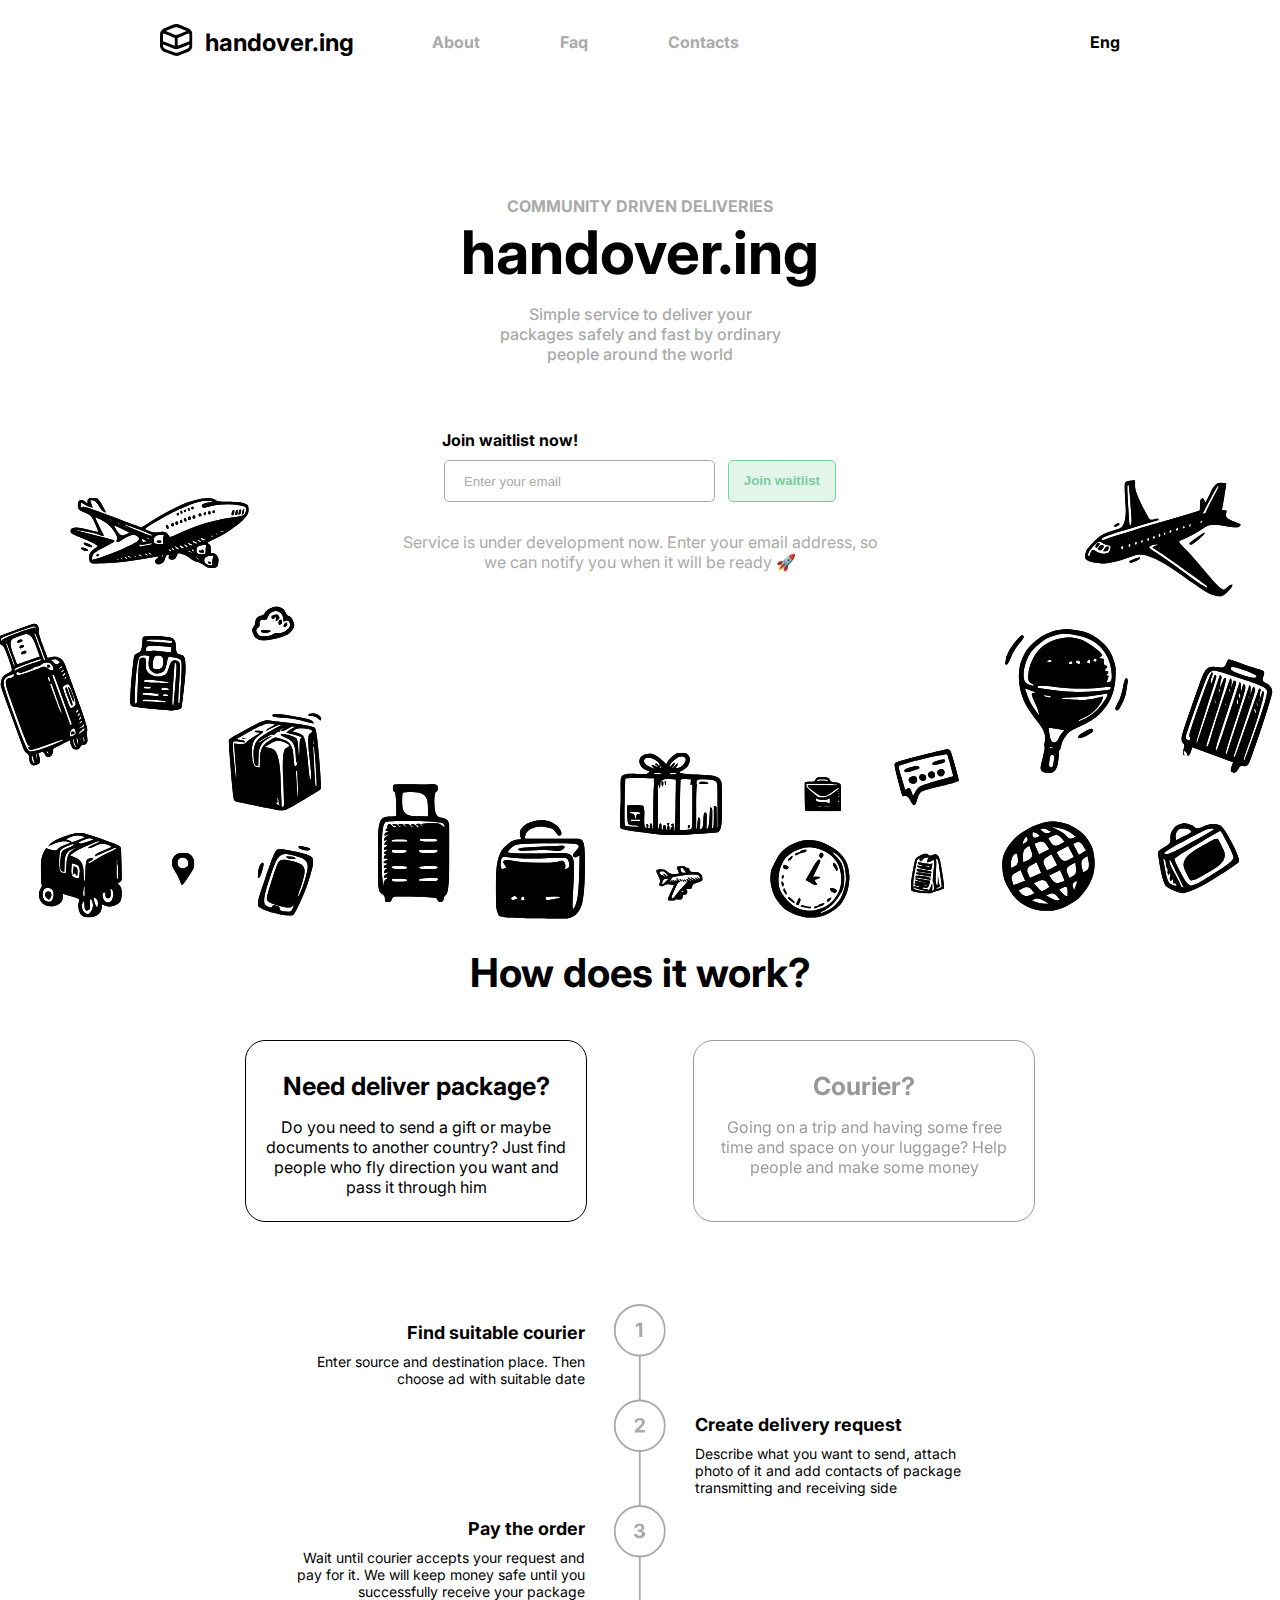
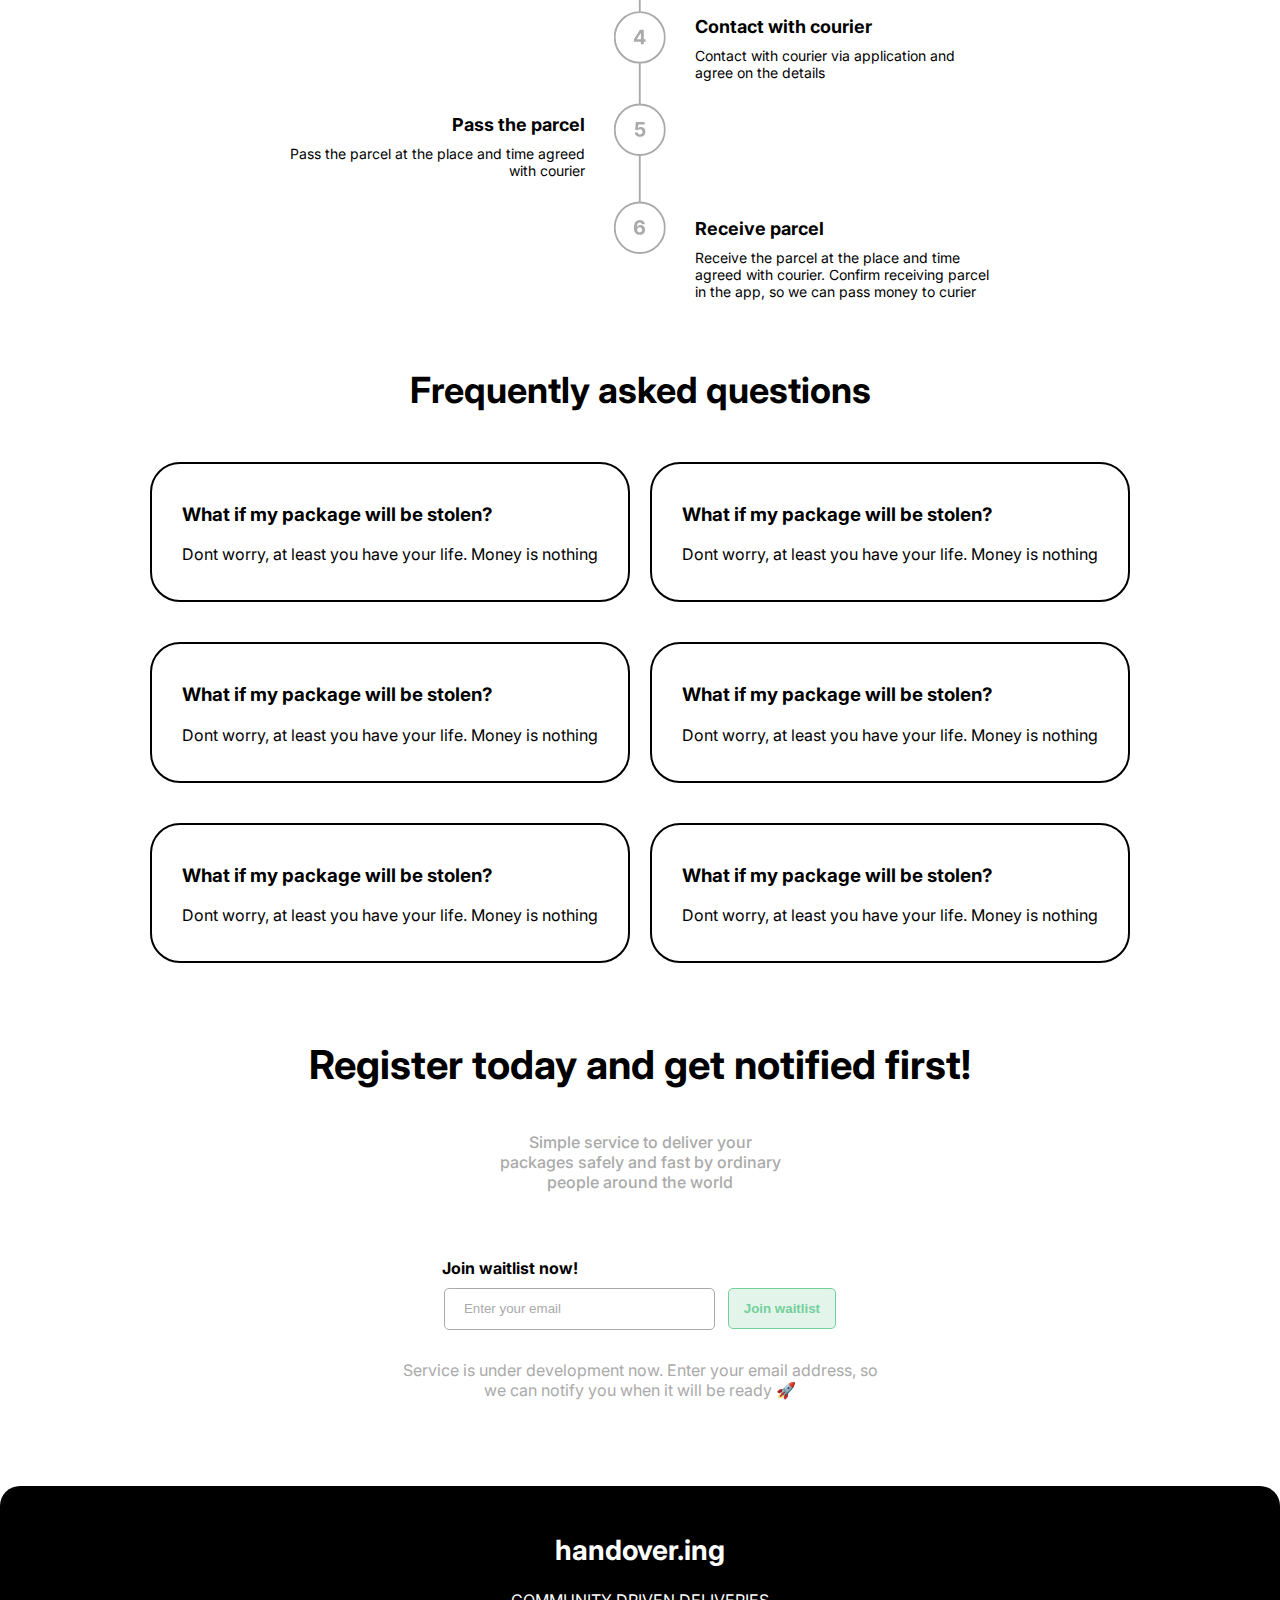
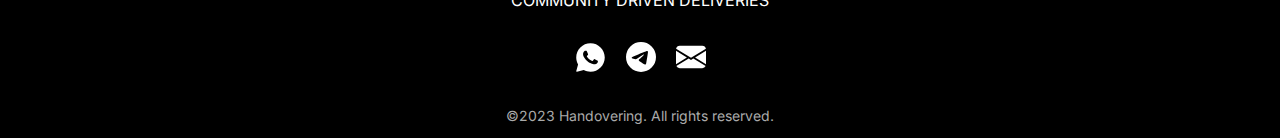
==== commit e0f121dd: "description fixed" ====
--- a/index.html
+++ b/index.html
@@ -52,7 +52,9 @@
         <div class="banner">
             <h2 class="subheading">COMMUNITY DRIVEN DELIVERIES</h2>
             <h1 class="main-heading">handover.ing</h1>
-            <p class="description">Simple service to deliver your packages safely and fast by ordinary people around the world</p>
+            <div class="desc-container">
+                <p class="description">Simple service to deliver your packages safely and fast by ordinary people around the world</p>
+            </div>
         </div>
         
         <div class="waitlist-container">
@@ -153,8 +155,9 @@
             <div class="banner-heading">
                 <h1 class="main-heading-bottom">Register today and get notified first!</h1>
             </div>
-            <p class="description">Simple service to deliver your <br> packages safely and fast by ordinary <br> people around the world</p>
-        </div>
+            <div class="desc-container">
+                <p class="description">Simple service to deliver your packages safely and fast by ordinary people around the world</p>
+            </div>        </div>
         
         <div class="waitlist-container">
             <p class="waitlist-text">Join waitlist now!</p>
--- a/styles.css
+++ b/styles.css
@@ -156,10 +156,17 @@
     color: #000;
 }
 
+.desc-container  {
+    display: flex;
+    justify-content: center;
+    text-align: center;
+}
+
 .description {
     font-size: 16px;
     color: #aaa;
     font-weight: 500;
+    width: 300px;
 }
 
 .call-to-action {
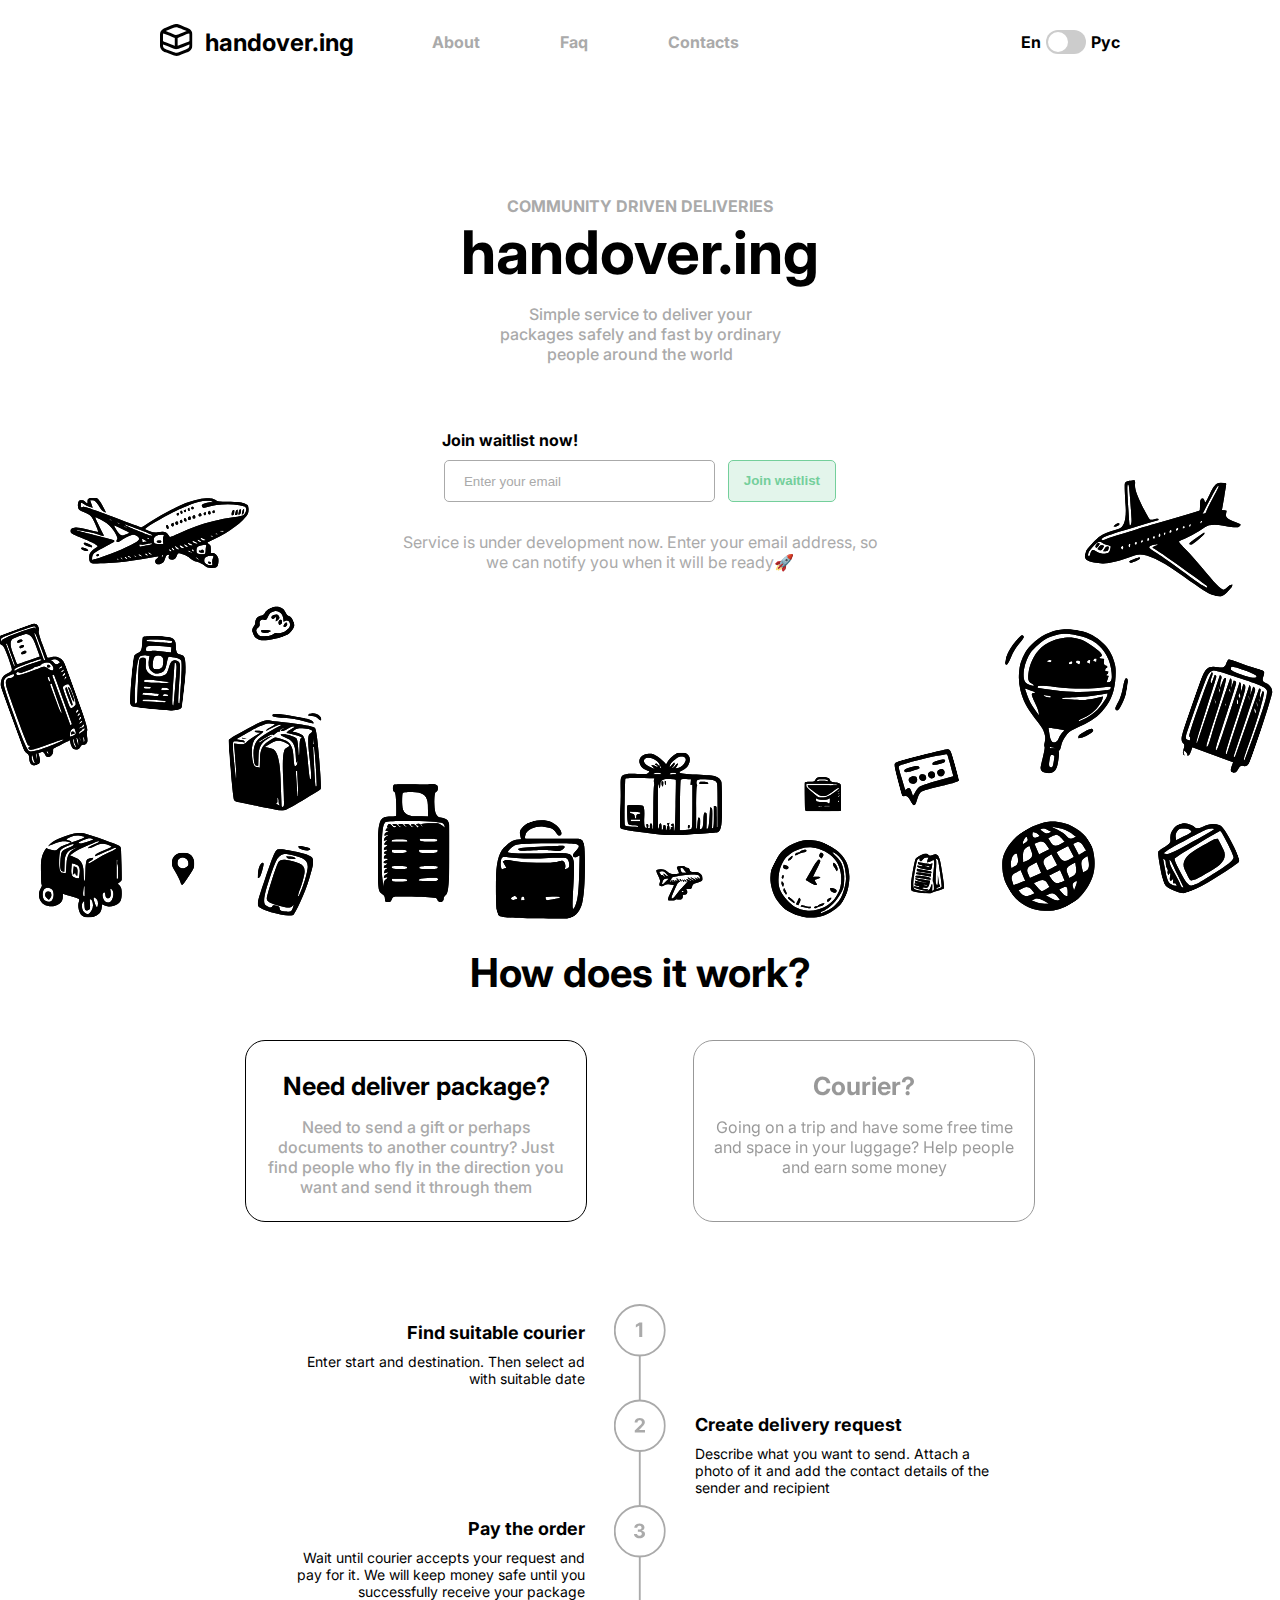
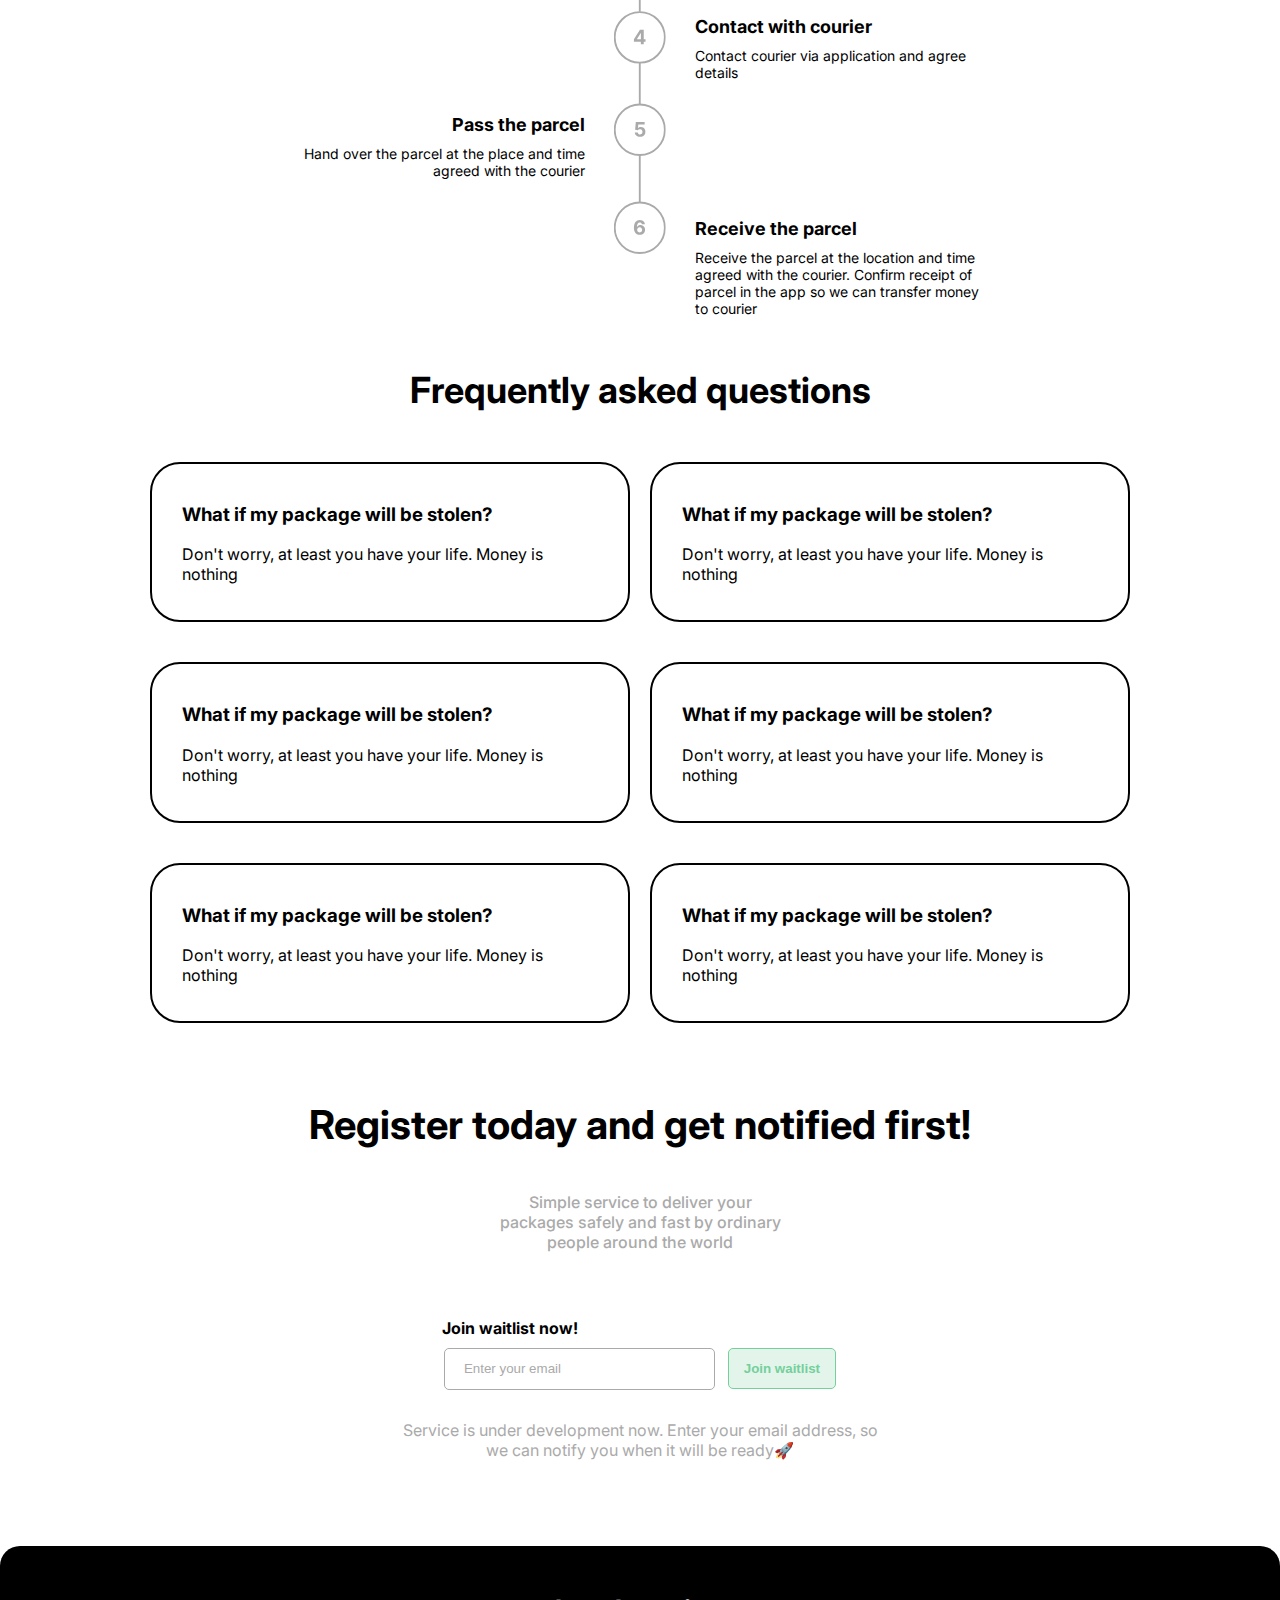
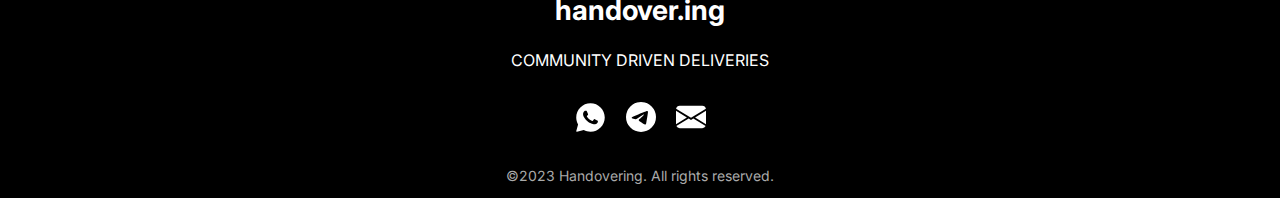
==== commit 5f7dae77: "lang button added" ====
--- a/index.html
+++ b/index.html
@@ -7,6 +7,8 @@
     <link rel="stylesheet" href="./styles.css">
     <link rel="shortcut icon" href="/icons/logo.svg">
     <script src="https://code.jquery.com/jquery-3.7.1.min.js"></script>
+    <script type="module" src="lang.js"></script>
+    <script type="module" src="app.js"></script>
 </head>
 <body>
 <div class="container">
@@ -21,28 +23,35 @@
 
                 <nav class="header-nav">
                     <ul>
-                        <li><a href="#about">About</a></li>
-                        <li><a href="#faq">Faq</a></li>
-                        <li><a href="#contacts">Contacts</a></li>
+                        <li><a href="#about" class="lng-link-about">About</a></li>
+                        <li><a href="#faq" class="lng-link-faq">Faq</a></li>
+                        <li><a href="#contacts" class="lng-link-contacts">Contacts</a></li>
                     </ul>
                 </nav>
+                <span>En</span>
 
                 <div class="header-lang">
-                    <span>Eng</span>
-                </div>
+                    <label class="switch">
+                        <input type="checkbox" class="lang-switch">
+                        <span class="slider round"></span>
+                    </label>
+                </div>
+
+                <span>Рус</span>
 
             </div>
         </div>
 
     </header>
+    <div class="overlay"></div>
     <div class="alerts-container">
         <div class="success-alert custom-alert">
-            <p>You have been added to the waiting-list</p>
+            <p class="lng-success-alert">You have been added to the waiting-list</p>
             <button onclick="closeAlert()"><img src="icons/x.svg" alt="X"></button>
         </div>
     
         <div class="error-alert custom-alert">
-            <p>Please enter the correct email address</p>
+            <p class="lng-error-alert">Please enter the correct email address</p>
             <button onclick="closeAlert()"><img src="icons/x.svg" alt="X"></button>
         </div>
     </div>
@@ -53,34 +62,34 @@
             <h2 class="subheading">COMMUNITY DRIVEN DELIVERIES</h2>
             <h1 class="main-heading">handover.ing</h1>
             <div class="desc-container">
-                <p class="description">Simple service to deliver your packages safely and fast by ordinary people around the world</p>
+                <p class="description lng-description">Simple service to deliver your packages safely and fast by ordinary people around the world</p>
             </div>
         </div>
         
         <div class="waitlist-container">
-            <p class="waitlist-text">Join waitlist now!</p>
+            <p class="waitlist-text lng-waitlist-text">Join waitlist now!</p>
             <input type="email" placeholder="Enter your email" class="email-field">
-            <button class="join-button">Join waitlist</button>
+            <button class="join-button lng-join-button">Join waitlist</button>
         </div>
         <div class="about-container">
-            <p class="development-text">Service is under development now. Enter your email address, so we can notify you when it will be ready 🚀</p>
+            <p class="development-text lng-development-text">Service is under development now. Enter your email address, so we can notify you when it will be ready🚀</p>
         </div>
         <img src="./icons/vectors.svg" alt="Background Vectors" class="background-image">
         
-        <h2 class="system" id="about">How does it work?</h2>
+        <h2 class="system lng-system" id="about">How does it work?</h2>
 
         <div class="process-ways">
             <div id="package" class="deliver-package" style="cursor: pointer;">
-                <p class="package-title">Need deliver package?</p>
+                <p class="package-title lng-package-title">Need deliver package?</p>
                 <div class="description-container">
-                    <p class="description">Do you need to send a gift or maybe documents to another country? Just find people who fly direction you want and pass it through him</p>
+                    <p class="description lng-description-package">Need to send a gift or perhaps documents to another country? Just find people who fly in the direction you want and send it through them</p>
                 </div>
             </div>
 
             <div id="courier" class="courier-package" style="cursor: pointer;">
-                <p class="courier-title">Courier?</p>
+                <p class="courier-title lng-courier-title">Courier?</p>
                 <div class="description-container-c">
-                    <p class="description">Going on a trip and having some free time and space on your luggage? Help people and make some money</p>
+                    <p class="description lng-description-courier">Going on a trip and have some free time and space in your luggage? Help people and earn some money</p>
                 </div>
             </div>
         </div>
@@ -88,16 +97,16 @@
         <div class="process-steps">
             <div class="image-container">
                 <div class="text-container-right first-text">
-                    <h3>Find suitable courier</h3>
-                    <p>Enter source and destination place. Then choose ad with suitable date</p>
+                    <h3 class="lng-first-item-h">Find suitable courier</h3>
+                    <p class="lng-first-item-p">Enter start and destination. Then select ad with suitable date</p>
                 </div>
                 <div class="text-container-right second-text">
-                    <h3>Pay the order</h3>
-                    <p>Wait until courier accepts your request and pay for it. We will keep money safe until you successfully receive your package</p>
+                    <h3 class="lng-third-item-h">Pay the order</h3>
+                    <p class="lng-third-item-p">Wait until courier accepts your request and pay for it. We will keep money safe until you successfully receive your package</p>
                 </div>
                 <div class="text-container-right third-text">
-                    <h3>Pass the parcel</h3>
-                    <p>Pass the parcel at the place and time agreed with courier</p>
+                    <h3 class="lng-fifth-item-h">Pass the parcel</h3>
+                    <p class="lng-fifth-item-p">Hand over the parcel at the place and time agreed with the courier</p>
                 </div>
 
                 <img src="icons/steps.svg" class="process-steps-icon active">
@@ -106,74 +115,74 @@
             </div>
             <div class="image-container-left">
                 <div class="text-container-left forth-text">
-                    <h3>Create delivery request</h3>
-                    <p>Describe what you want to send, attach photo of it and add contacts of package transmitting and receiving side</p>
+                    <h3 class="lng-second-item-h">Create delivery request</h3>
+                    <p class="lng-second-item-p">Describe what you want to send. Attach a photo of it and add the contact details of the sender and recipient</p>
                 </div>
                 <div class="text-container-left fifth-text">
-                    <h3>Contact with courier</h3>
-                    <p>Contact with courier via application and agree on the details</p>
+                    <h3 class="lng-forth-item-h">Contact with courier</h3>
+                    <p class="lng-forth-item-p">Contact courier via application and agree details</p>
                 </div>
                 <div class="text-container-left sixth-text">
-                    <h3>Receive parcel</h3>
-                    <p>Receive the parcel at the place and time agreed with courier. Confirm receiving parcel in the app, so we can pass money to curier</p>
+                    <h3 class="lng-sixth-item-h">Receive the parcel</h3>
+                    <p class="lng-sixth-item-p">Receive the parcel at the location and time agreed with the courier. Confirm receipt of parcel in the app so we can transfer money to courier</p>
                 </div>
             </div>
         </div>
 
         <div class="faq-container">
             <div class="faq-heading">
-                <h2 id="faq">Frequently asked questions</h2>
+                <h2 id="faq" class="lng-faq-title">Frequently asked questions</h2>
             </div>
             <div class="faq-item">
-                <h3>What if my package will be stolen?</h3>
-                <p>Dont worry, at least you have your life. Money is nothing</p>
+                <h3 class="lng-first-faq-h">What if my package will be stolen?</h3>
+                <p class="lng-first-faq-p">Don't worry, at least you have your life. Money is nothing</p>
             </div>
             <div class="faq-item">
-                <h3>What if my package will be stolen?</h3>
-                <p>Dont worry, at least you have your life. Money is nothing</p>
+                <h3 class="lng-second-faq-h">What if my package will be stolen?</h3>
+                <p class="lng-second-faq-p">Don't worry, at least you have your life. Money is nothing</p>
             </div>
             <div class="faq-item">
-                <h3>What if my package will be stolen?</h3>
-                <p>Dont worry, at least you have your life. Money is nothing</p>
+                <h3 class="lng-third-faq-h">What if my package will be stolen?</h3>
+                <p class="lng-third-faq-p">Don't worry, at least you have your life. Money is nothing</p>
             </div>
             <div class="faq-item last">
-                <h3>What if my package will be stolen?</h3>
-                <p>Dont worry, at least you have your life. Money is nothing</p>
+                <h3 class="lng-forth-faq-h">What if my package will be stolen?</h3>
+                <p class="lng-forth-faq-p">Don't worry, at least you have your life. Money is nothing</p>
             </div>
             <div class="faq-item last">
-                <h3>What if my package will be stolen?</h3>
-                <p>Dont worry, at least you have your life. Money is nothing</p>
+                <h3 class="lng-fifth-faq-h">What if my package will be stolen?</h3>
+                <p class="lng-fifth-faq-p">Don't worry, at least you have your life. Money is nothing</p>
             </div>
             <div class="faq-item last">
-                <h3>What if my package will be stolen?</h3>
-                <p>Dont worry, at least you have your life. Money is nothing</p>
-            </div>
-            <button id="show-more-btn">Show more</button>
+                <h3 class="lng-sixth-faq-h">What if my package will be stolen?</h3>
+                <p class="lng-sixth-faq-p">Don't worry, at least you have your life. Money is nothing</p>
+            </div>
+            <button id="show-more-btn" class="lng-show-more-btn">Show more</button>
         </div>
 
         <div class="banner banner-bottom">
             <div class="banner-heading">
-                <h1 class="main-heading-bottom">Register today and get notified first!</h1>
+                <h1 class="main-heading-bottom lng-main-heading-bottom">Register today and get notified first!</h1>
             </div>
             <div class="desc-container">
-                <p class="description">Simple service to deliver your packages safely and fast by ordinary people around the world</p>
-            </div>        </div>
+                <p class="description lng-description-bottom">Simple service to deliver your packages safely and fast by ordinary people around the world</p>
+            </div>
+        </div>
         
         <div class="waitlist-container">
-            <p class="waitlist-text">Join waitlist now!</p>
+            <p class="waitlist-text lng-waitlist-text-bottom">Join waitlist now!</p>
             <input type="email" placeholder="Enter your email" class="email-field email-bottom">
-            <button class="join-button join-bottom">Join waitlist</button>
+            <button class="join-button join-bottom lng-join-button-bottom">Join waitlist</button>
         </div>
 
         <div class="about-container">
-            <p class="development-text">Service is under development now. Enter your email address, so we can notify you when it will be ready 🚀</p>
+            <p class="development-text lng-development-text-bottom">Service is under development now. Enter your email address, so we can notify you when it will be ready🚀</p>
         </div>
         <img src="./icons/vectors.svg" alt="Background Vectors" class="background-image">
     </main>
 </div>
 
     
-</div>
 <footer>
         <div class="footer-content">
             <h3 class="footer-h" id="contacts"><a href="index.html">handover.ing</a></h3>
@@ -184,7 +193,7 @@
                 <li><a href="mailto:vaniagalimzianov@gmail.com?subject=HANDOVER.ING"><img src="icons/envelope-fill.svg" alt="whatsapp" class="whatsapp"/></a></li>
             </ul>
             <div class="footer-bottom">
-                <p class="copyright">©2023 Handovering. All rights reserved.</p>
+                <p class="copyright lng-copyright">©2023 Handovering. All rights reserved.</p>
             </div>
         </div>
 </footer>
@@ -306,6 +315,7 @@
             e_alert.style.display = 'flex';
             // alert("Please enter the correct email address");
         }
+        document.querySelector('.overlay').style.display = 'block';
     });
 
     joinButtonBtm.addEventListener('click', function() {
@@ -317,7 +327,9 @@
             s_alert.style.display = 'none';
             e_alert.style.display = 'flex';
             // alert("Please enter the correct email address");
-        }
+        };
+
+        document.querySelector('.overlay').style.display = 'block';
     });
 </script>
 
@@ -347,6 +359,7 @@
         const e_alert = document.querySelector('.error-alert');
         s_alert.style.display = 'none';
         e_alert.style.display = 'none';
+        document.querySelector('.overlay').style.display = 'none';
     }
 </script>
 
--- a/styles.css
+++ b/styles.css
@@ -91,6 +91,70 @@
 
 .header-lang {
     margin-left: auto; /* Переместить элемент вправо */
+}
+
+/* The switch - the box around the slider */
+.switch {
+    position: relative;
+    display: inline-block;
+    width: 40px;
+    height: 24px;
+    margin: 0 5px;
+}
+  
+  /* Hide default HTML checkbox */
+.switch input {
+    opacity: 0;
+    width: 0;
+    height: 0;
+}
+
+/* The slider */
+.slider {
+    position: absolute;
+    cursor: pointer;
+    top: 0;
+    left: 0;
+    right: 0;
+    bottom: 0;
+    background-color: #ccc;
+    -webkit-transition: .4s;
+    transition: .4s;
+}
+
+.slider:before {
+    position: absolute;
+    content: "";
+    height: 20px;
+    width: 20px;
+    left: 2px;
+    bottom: 2px;
+    background-color: white;
+    -webkit-transition: .4s;
+    transition: .4s;
+}
+
+input:checked + .slider {
+    background-color: #2196F3;
+}
+
+input:focus + .slider {
+    box-shadow: 0 0 1px #2196F3;
+}
+
+input:checked + .slider:before {
+    -webkit-transform: translateX(16px);
+    -ms-transform: translateX(16px);
+    transform: translateX(16px);
+}
+
+/* Rounded sliders */
+.slider.round {
+    border-radius: 34px;
+}
+
+.slider.round:before {
+    border-radius: 50%;
 }
 
 .custom-alert {
@@ -273,6 +337,11 @@
     margin-top: 330px;
 }
 
+.process-ways {
+    display: flex;
+    flex-wrap: wrap;
+    justify-content: space-between;
+}
 
 /* Посылка */
 .deliver-package {
@@ -293,20 +362,16 @@
 }
 
 .description-container {
-    width: fit-content; /* Ширина равна ширине текста */
-}
+    width: fit-content;
+    /* display: flex;
+    justify-content: center;
+    flex-direction: column; /* Ширина равна ширине текста */
+} */
 
 .description-container p {
     font-weight: 400;
     color: #000;
 }
-
-.process-ways {
-    display: flex;
-    flex-wrap: wrap;
-    justify-content: space-between;
-}
-
 
 
 /* Курьер */
@@ -316,7 +381,7 @@
     border-radius: 20px;
     background-color: white;
     opacity: 0.4;
-    width: 300px;
+    /* width: 300px; */
     height: 140px;
     padding: 20px;
     transition: background-color 0.3s, transform 0.3s;
@@ -629,9 +694,10 @@
     transform: scale(1.2);
 }
 
-
-footer-bottom {
-}
+.overlay {
+    display: none;
+}
+
 
 .copyright {
     color: #AAAAAA;
@@ -780,6 +846,12 @@
     .deliver-package, .courier-package {
         width: 90%;
         padding: 10px;
+    }
+
+    .description-container , .description-container-c {
+        display: flex;
+        justify-content: center;
+        flex-direction: column;
     }
 
     .package-title, .courier-title, .description {
@@ -856,7 +928,33 @@
         max-height: 1000px; /* Укажите желаемую максимальную высоту */
     }
 
-
+    footer {
+        border-radius: 30px 30px 0 0;
+    }
+
+    .custom-alert {
+        top: 50%;
+        left: 50%;
+        transform: translate(-50%, -50%);
+        display: none;
+        width: 75%;
+        border-radius: 15px;
+    }
+
+    .custom-alert p {
+        width: 300px;
+    }
+
+    .overlay {
+        position: fixed;
+        top: 0;
+        left: 0;
+        width: 100%;
+        height: 100%;
+        background-color: rgba(0, 0, 0, 0.7); /* Затемнение с прозрачностью */
+        z-index: 9998; /* Поместить под алертом */
+        display: none;
+    }
 }
 
 
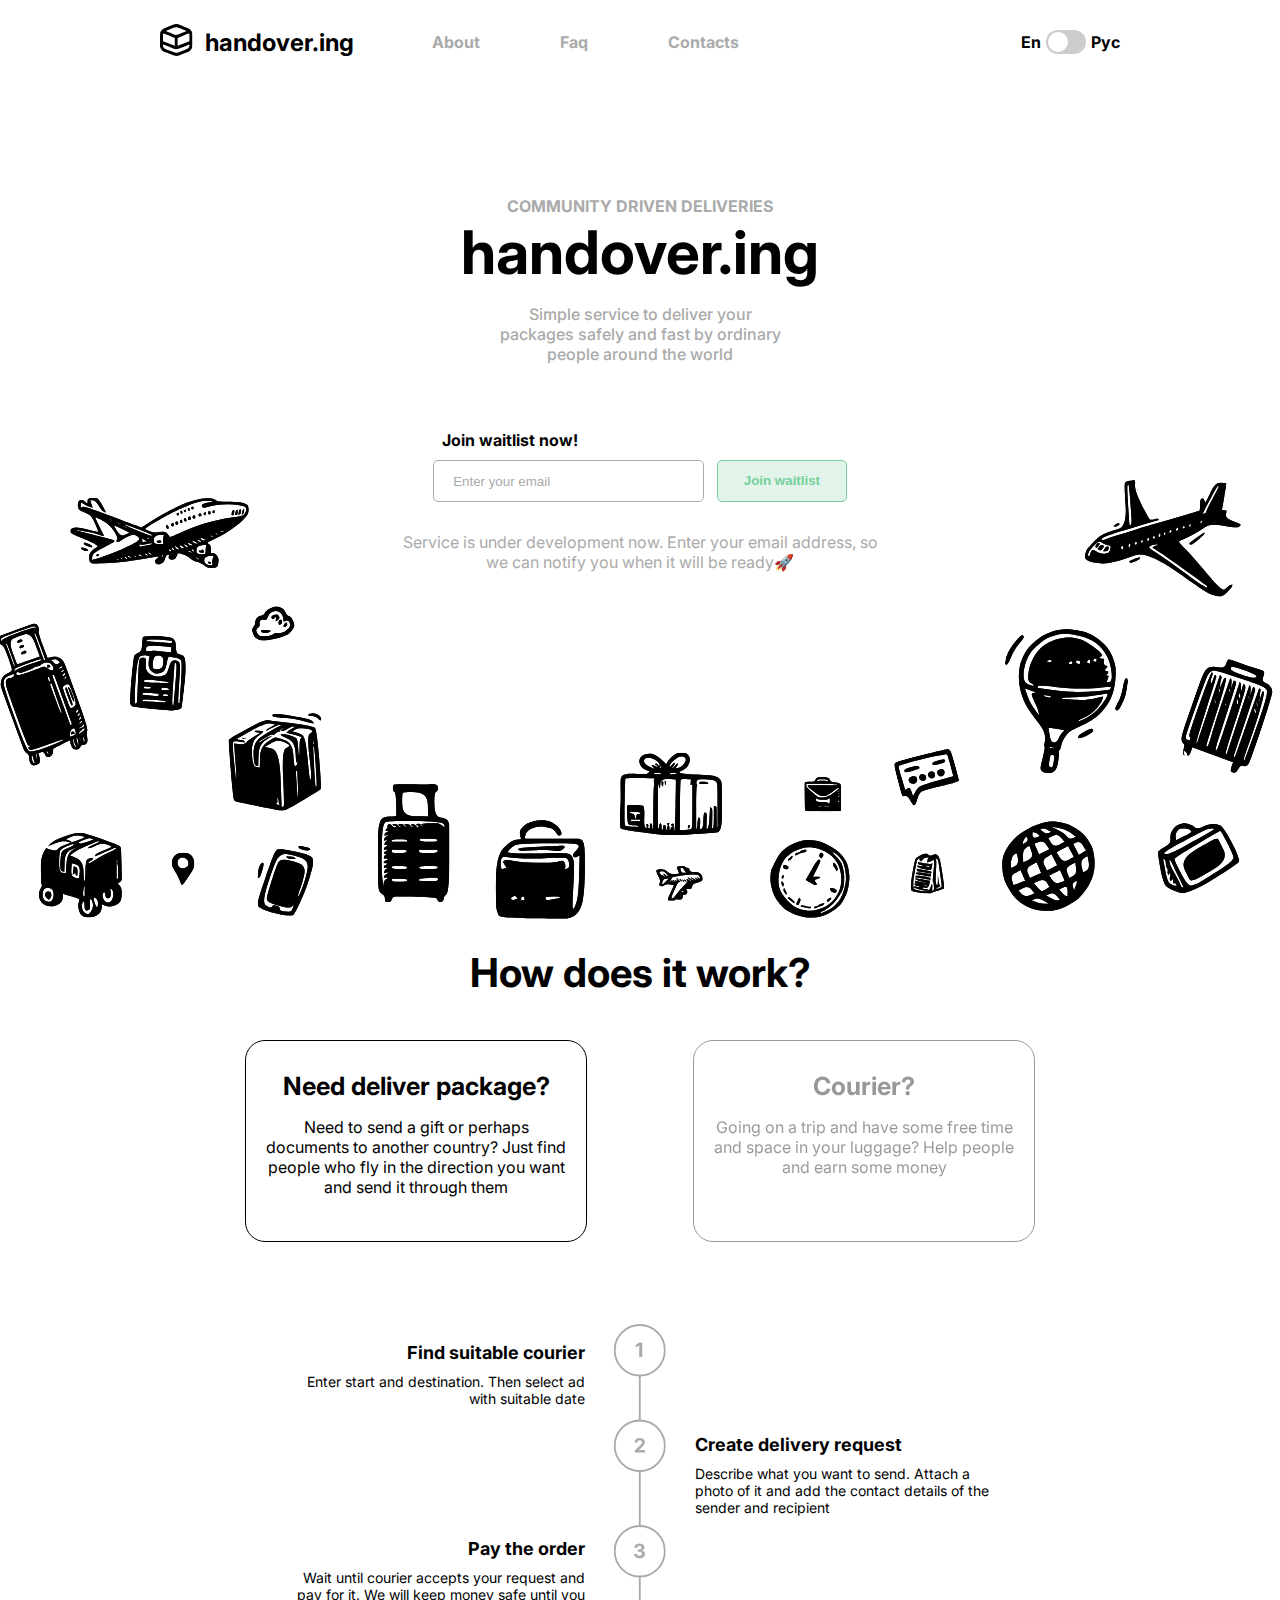
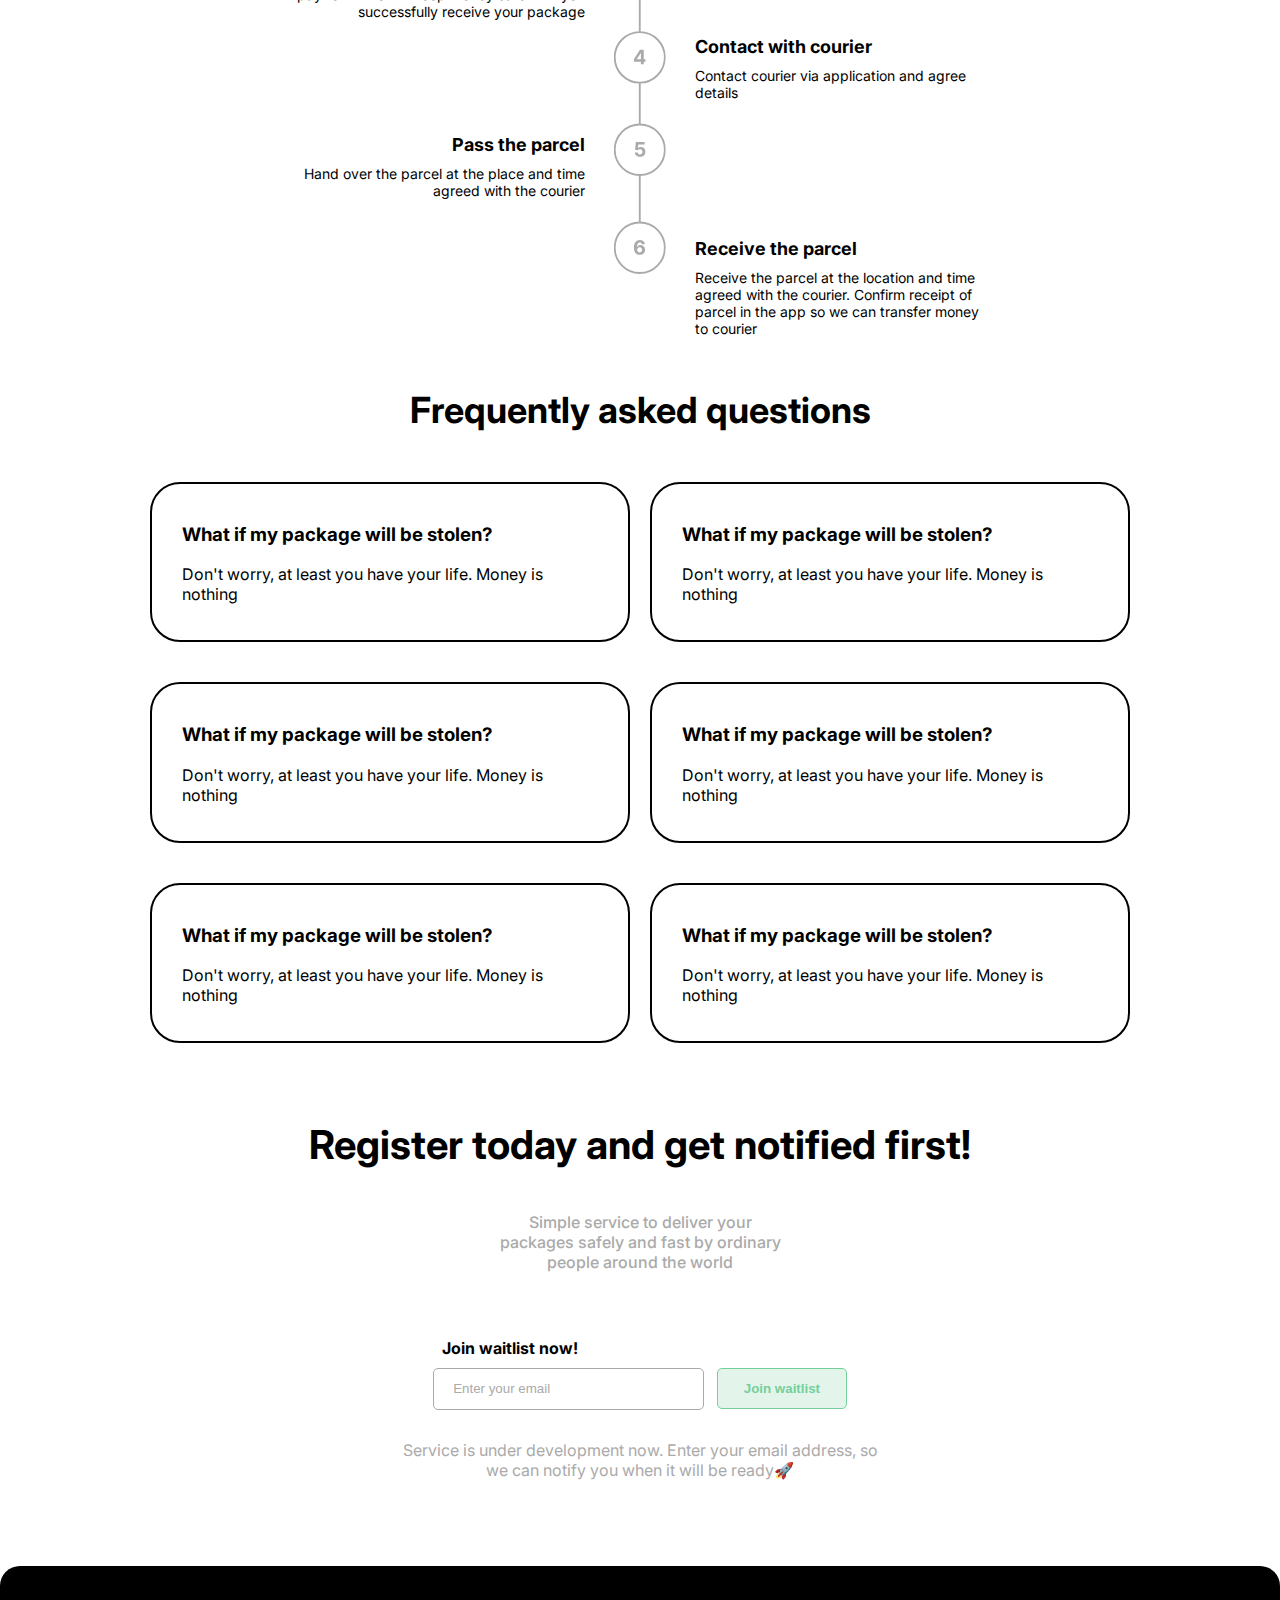
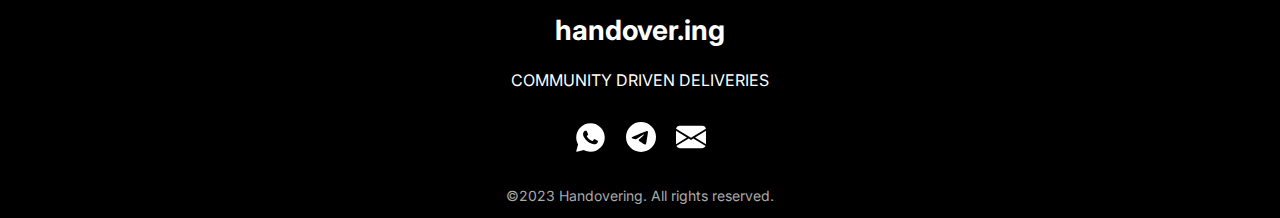
==== commit b9045363: "last changes" ====
--- a/index.html
+++ b/index.html
@@ -82,14 +82,14 @@
             <div id="package" class="deliver-package" style="cursor: pointer;">
                 <p class="package-title lng-package-title">Need deliver package?</p>
                 <div class="description-container">
-                    <p class="description lng-description-package">Need to send a gift or perhaps documents to another country? Just find people who fly in the direction you want and send it through them</p>
+                    <p class="description-p lng-description-package">Need to send a gift or perhaps documents to another country? Just find people who fly in the direction you want and send it through them</p>
                 </div>
             </div>
 
             <div id="courier" class="courier-package" style="cursor: pointer;">
                 <p class="courier-title lng-courier-title">Courier?</p>
                 <div class="description-container-c">
-                    <p class="description lng-description-courier">Going on a trip and have some free time and space in your luggage? Help people and earn some money</p>
+                    <p class="description-p lng-description-courier">Going on a trip and have some free time and space in your luggage? Help people and earn some money</p>
                 </div>
             </div>
         </div>
@@ -234,6 +234,8 @@
     const fifthText = document.querySelector('.text-container-left.fifth-text');
     const sixthText = document.querySelector('.text-container-left.sixth-text');
 
+    const langSwitch = document.querySelector(".lang-switch");
+
     function fadeOutAndReplace(element, newHeading, newParagraph) {
         if (element) {
             element.classList.add('fade-out');
@@ -253,12 +255,22 @@
             processSteps5Icon.style.opacity = '1';
             processStepsIcon.style.opacity = '0';
 
-            fadeOutAndReplace(firstText, 'Create ad', 'Planning a trip? Create ad for it: enter the dates and describe what you can to bring with you');
-            fadeOutAndReplace(secondText, 'Get the parcel', `Get parcel at the place and time agreed with client`);
-            fadeOutAndReplace(thirdText, 'Pass the parcel', 'Pass the parcel at the place and time agreed with client');
-            fadeOutAndReplace(forthText, 'Accept the request', 'Once somebody make request we will notify you. You will see all the information about the package, including photos. You just need to accept it or decline');
-            fadeOutAndReplace(fifthText, 'Get to the destination', 'Get to the destination country');
-            fadeOutAndReplace(sixthText, '', '');
+            if (langSwitch.checked) {
+                fadeOutAndReplace(firstText, 'Создайте объявление', 'Планируете поездку? Создайте объявление: укажите даты и опишите, что вы можете взять с собой');
+                fadeOutAndReplace(secondText, 'Получите посылку', 'Заберите посылку в месте и времени, согласованном с клиентом');
+                fadeOutAndReplace(thirdText, 'Передайте посылку', 'Передайте посылку в согласованное с клиентом место и время');
+                fadeOutAndReplace(forthText, 'Примите запрос', 'Как только кто-то сделает запрос, мы сообщим вам об этом. Вы увидите всю информацию о посылке, включая фотографии. Вам останется только принять его или отклонить');
+                fadeOutAndReplace(fifthText, 'Доберитесь до места назначения', 'Доберитесь до страны назначения');
+                fadeOutAndReplace(sixthText, '', '');
+            } else {
+                fadeOutAndReplace(firstText, 'Create ad', 'Planning a trip? Create ad for it: enter the dates and describe what you can to bring with you');
+                fadeOutAndReplace(secondText, 'Get the parcel', 'Pick up the parcel at the place and time agreed with the customer');
+                fadeOutAndReplace(thirdText, 'Pass the parcel', 'Hand over the parcel at the place and time agreed with the customer');
+                fadeOutAndReplace(forthText, 'Accept the request', 'Once somebody make request we will notify you. You will see all the information about the package, including photos. You just need to accept it or decline');
+                fadeOutAndReplace(fifthText, 'Get to the destination', 'Get to the destination country');
+                fadeOutAndReplace(sixthText, '', '');
+            }
+
             firstText.style.display = 'block';
             secondText.style.display = 'block';
             thirdText.style.display = 'block';
@@ -275,13 +287,22 @@
             processStepsIcon.style.opacity = '1';
             
             processSteps5Icon.style.opacity = '0';
-
-            fadeOutAndReplace(firstText, 'Find suitable courier', 'Enter source and destination place. Then choose ad with suitable date');
-            fadeOutAndReplace(secondText, 'Pay the order', 'Wait until courier accepts your request and pay for it. We will keep money safe until you successfully receive your package');
-            fadeOutAndReplace(thirdText, 'Pass the parcel', 'Pass the parcel at the place and time agreed with client');
-            fadeOutAndReplace(forthText, 'Create delivery request', 'Describe what you want to send, attach photo of it and add contacts of package transmitting and receiving side');
-            fadeOutAndReplace(fifthText, 'Contact with courier', 'Contact with courier via application and agree on the details');
-            fadeOutAndReplace(sixthText, 'Receive parcel', 'Receive the parcel at the place and time agreed with courier. Confirm receiving parcel in the app, so we can pass money to curier');
+            if (langSwitch.checked) {
+                fadeOutAndReplace(firstText, 'Найдите подходящего курьера', 'Введите начальный и конечный пункты. Затем выберите объявление с подходящей датой');
+                fadeOutAndReplace(secondText, 'Оплатите заказ', 'Дождитесь, пока курьер примет ваш запрос, и оплатите его. Мы будем хранить деньги до тех пор, пока вы не получите посылку');
+                fadeOutAndReplace(thirdText, 'Передайте посылку', 'Передайте посылку в согласованное с клиентом место и время');
+                fadeOutAndReplace(forthText, 'Создайте запрос на доставку', 'Опишите, что вы хотите отправить. Прикрепите фотографию и добавьте контактные данные отправителя и получателя');
+                fadeOutAndReplace(fifthText, 'Свяжитесь с курьером', 'Свяжитесь с курьером через приложение и согласуйте детали');
+                fadeOutAndReplace(sixthText, 'Получите посылку', 'Получите посылку в месте и времени, согласованном с курьером. Подтвердите получение посылки в приложении, чтобы мы могли перевести деньги курьеру');
+            } else {
+                fadeOutAndReplace(firstText, 'Find suitable courier', 'Enter start and destination. Then select display with suitable date');
+                fadeOutAndReplace(secondText, 'Pay the order', 'Wait until courier accepts your request and pay for it. We will keep money safe until you successfully receive your package');
+                fadeOutAndReplace(thirdText, 'Pass the parcel', 'Hand over the parcel at the place and time agreed with the courier');
+                fadeOutAndReplace(forthText, 'Create delivery request', 'Describe what you want to send. Attach a photo of it and add the contact details of the sender and recipient');
+                fadeOutAndReplace(fifthText, 'Contact the courier', 'Contact courier via application and agree details');
+                fadeOutAndReplace(sixthText, 'Receive the parcel', 'Receive the parcel at the location and time agreed with the courier. Confirm receipt of parcel in the app so we can transfer money to courier');
+            }
+            
             firstText.style.display = 'block';
             secondText.style.display = 'block';
             thirdText.style.display = 'block';
@@ -309,11 +330,9 @@
         if (isValidEmail(userEmail.value)) {
             e_alert.style.display = 'none';
             s_alert.style.display = 'flex';
-            // alert("You have been added to the waiting-list");
         } else {
             s_alert.style.display = 'none';
             e_alert.style.display = 'flex';
-            // alert("Please enter the correct email address");
         }
         document.querySelector('.overlay').style.display = 'block';
     });
@@ -322,11 +341,9 @@
         if (isValidEmail(userEmailBtm.value)) {
             e_alert.style.display = 'none';
             s_alert.style.display = 'flex';
-            // alert("You have been added to the waiting-list");
         } else {
             s_alert.style.display = 'none';
             e_alert.style.display = 'flex';
-            // alert("Please enter the correct email address");
         };
 
         document.querySelector('.overlay').style.display = 'block';
--- a/styles.css
+++ b/styles.css
@@ -284,7 +284,7 @@
 
 
 .join-button {
-    width: 25%;
+    width: 30%;
     height: 41.6px;
     background-color: rgba(116, 207, 155, 0.2);
     color: #74CF9B;
@@ -350,7 +350,7 @@
     border-radius: 20px;
     background-color: white;
     width: 300px;
-    height: 140px;
+    height: 160px;
     padding: 20px;
     transition: background-color 0.3s, transform 0.3s;
 }
@@ -363,14 +363,16 @@
 
 .description-container {
     width: fit-content;
-    /* display: flex;
-    justify-content: center;
-    flex-direction: column; /* Ширина равна ширине текста */
 } */
 
 .description-container p {
     font-weight: 400;
     color: #000;
+}
+
+.description-p {
+    font-weight: normal;
+    width: 300px;
 }
 
 
@@ -382,7 +384,7 @@
     background-color: white;
     opacity: 0.4;
     /* width: 300px; */
-    height: 140px;
+    height: 160px;
     padding: 20px;
     transition: background-color 0.3s, transform 0.3s;
 }
@@ -848,10 +850,8 @@
         padding: 10px;
     }
 
-    .description-container , .description-container-c {
-        display: flex;
-        justify-content: center;
-        flex-direction: column;
+    .description-p {
+        width: 100%;
     }
 
     .package-title, .courier-title, .description {
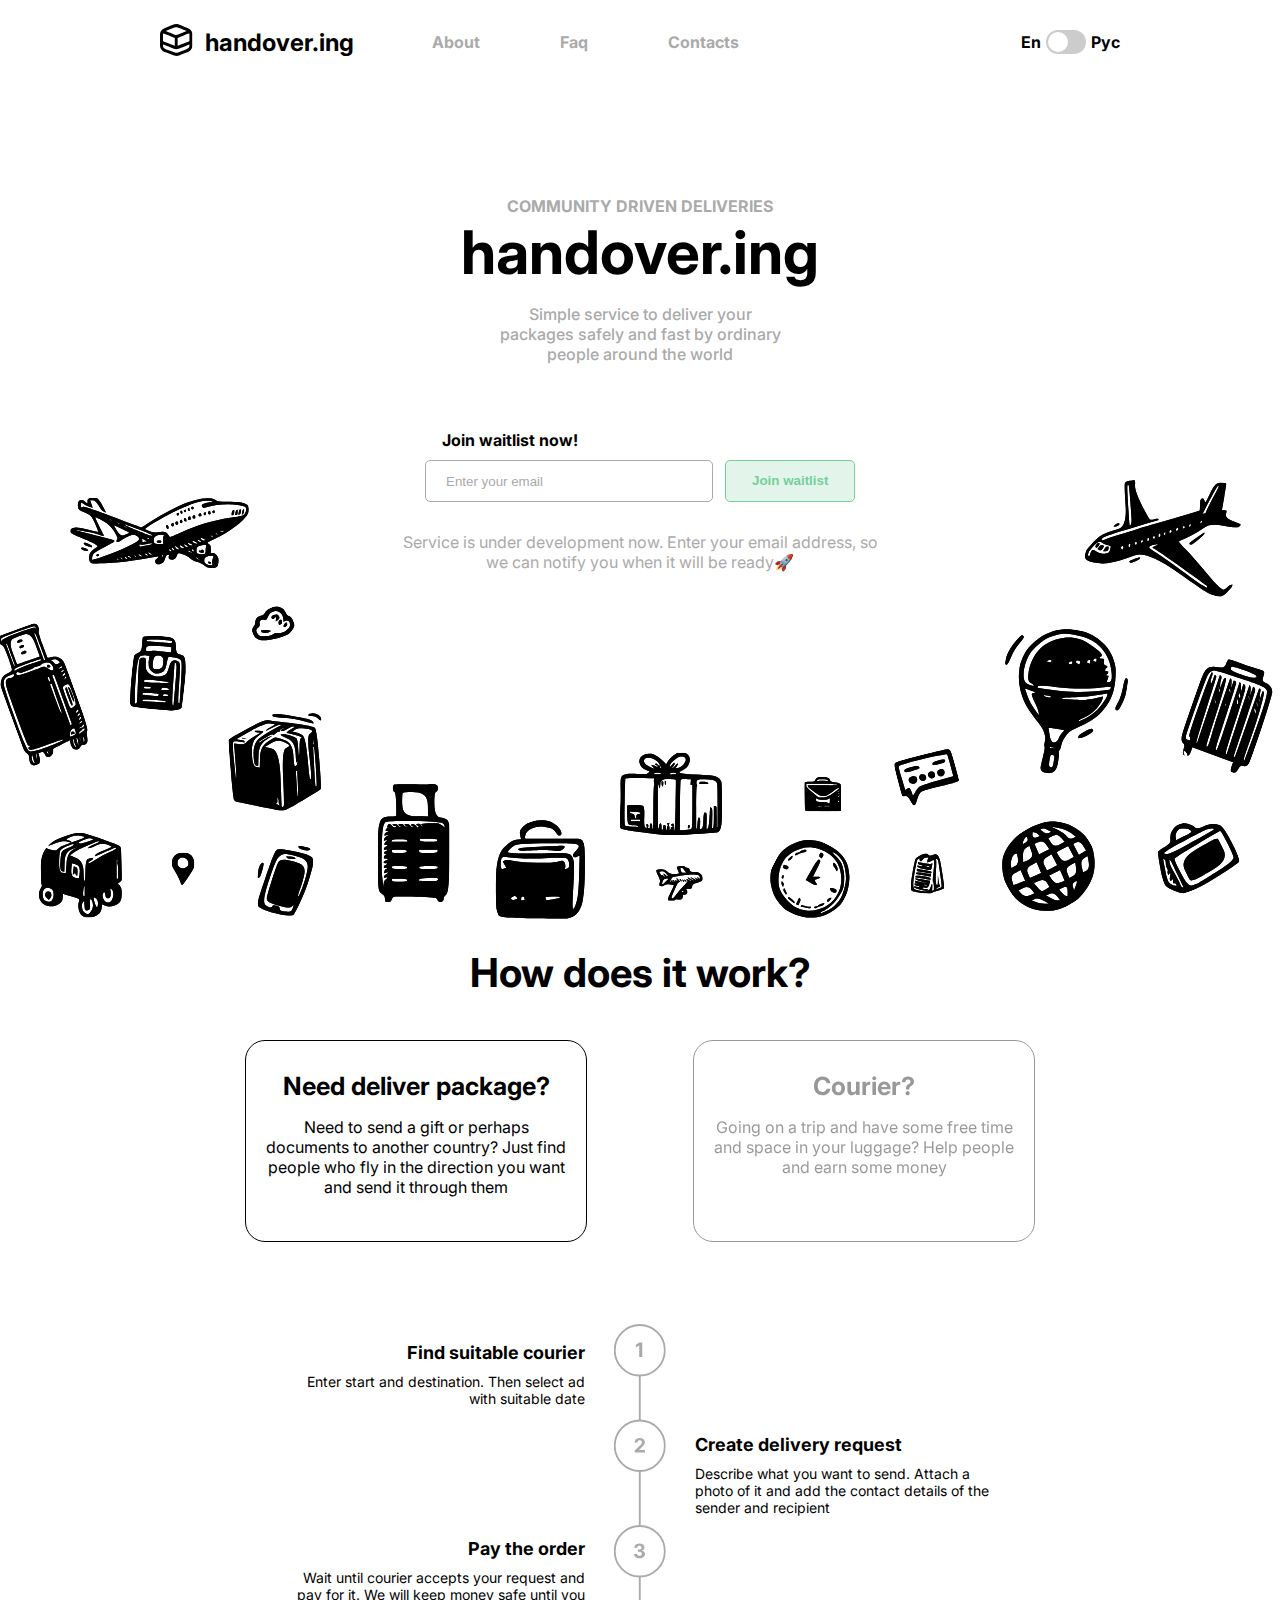
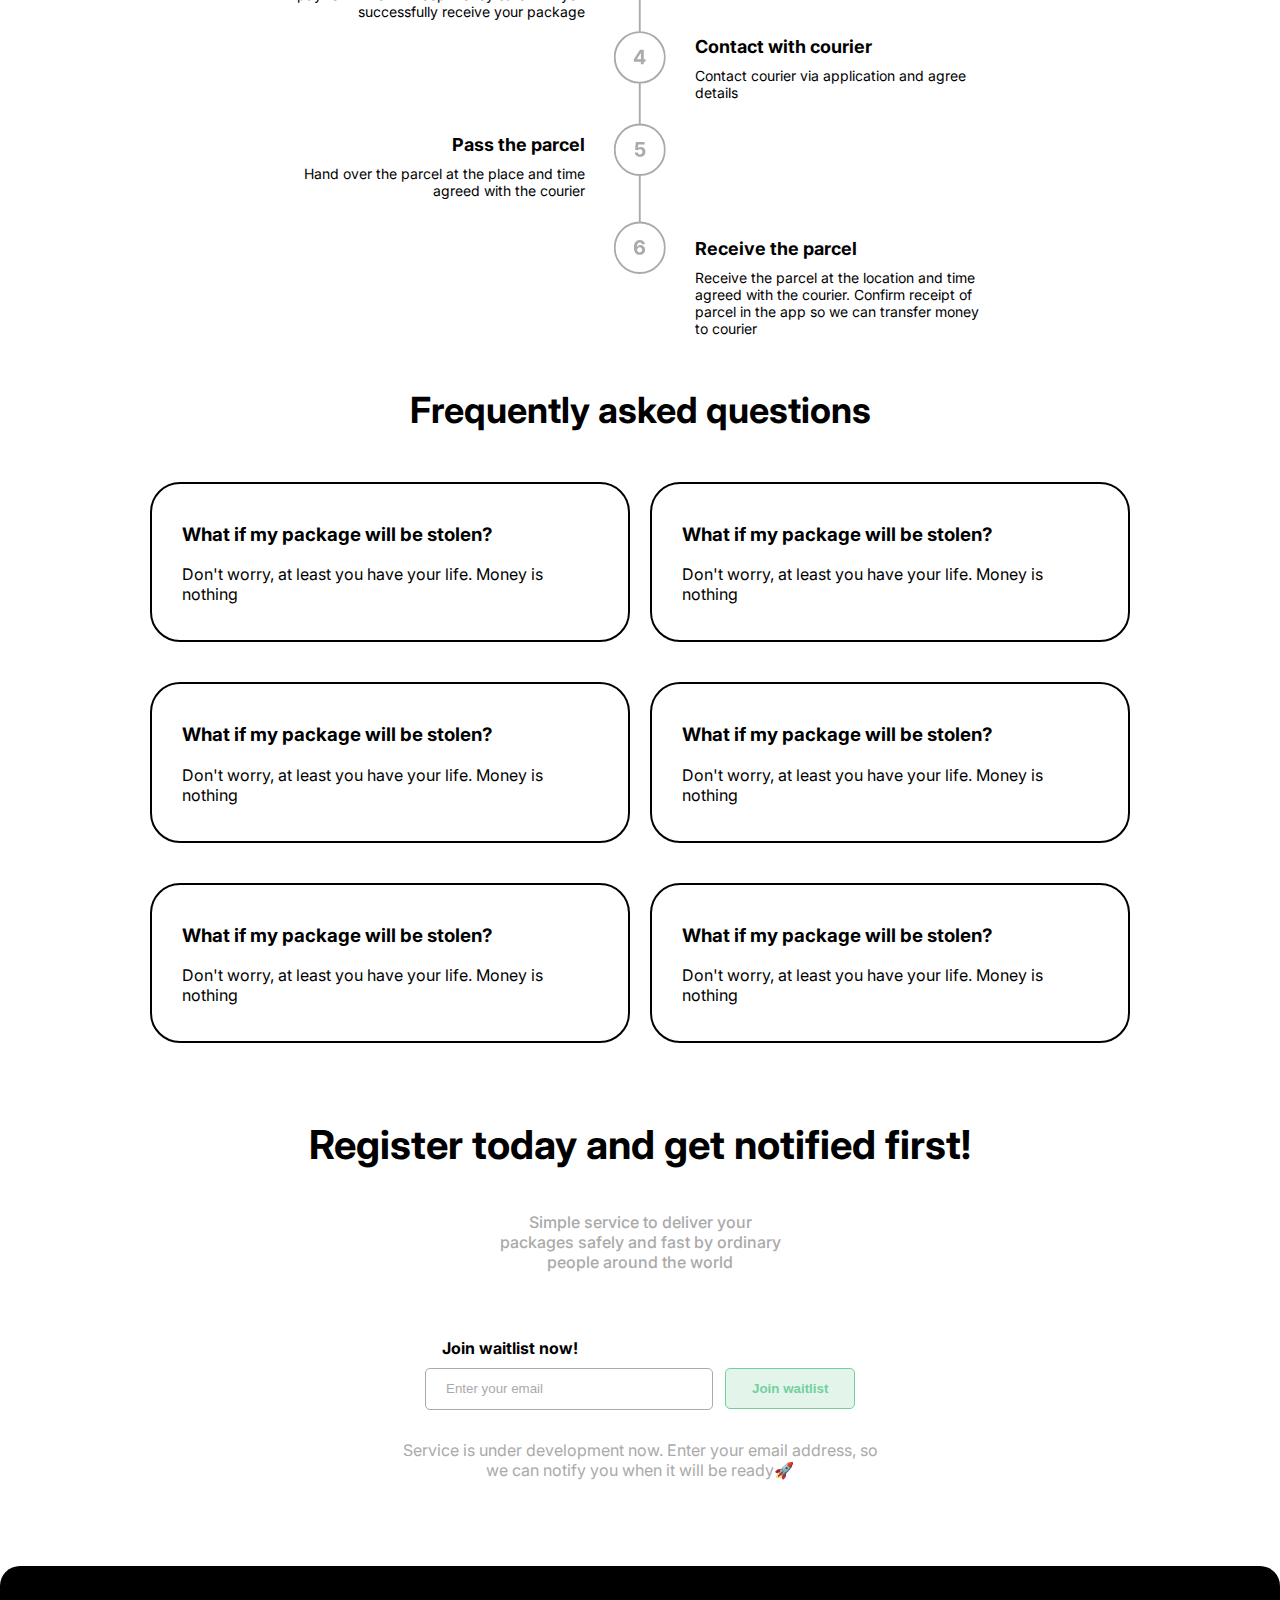
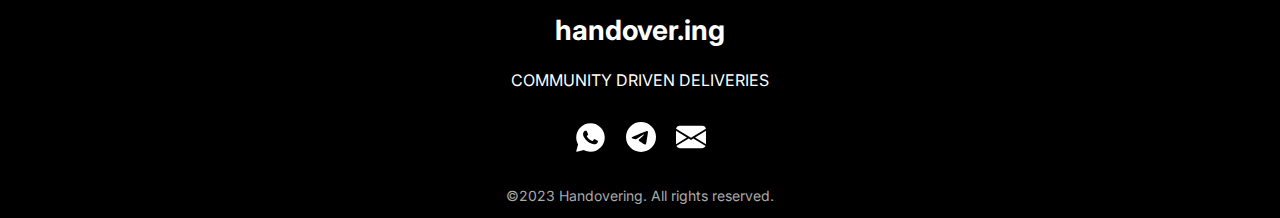
==== commit 911cecc1: "fetch script" ====
--- a/index.html
+++ b/index.html
@@ -327,9 +327,24 @@
     const joinButtonBtm = document.querySelector('.join-bottom');
 
     joinButton.addEventListener('click', function() {
-        if (isValidEmail(userEmail.value)) {
+        let = emailValue = userEmail.value;
+        if (isValidEmail(emailValue)) {
             e_alert.style.display = 'none';
             s_alert.style.display = 'flex';
+            // Отправка данных на сервер
+            /* fetch('<api>', {
+                method: 'POST',
+                headers: {
+                    'Content-Type': 'application/json'
+                },
+                body: JSON.stringify({ email: emailValue })
+            })
+            .then(data => {
+                console.log(`Ответ от сервера: ${data}`);
+            })
+            .catch(error => {
+                console.error(`Ошибка со стороны сервера: ${error}`);
+            }); */
         } else {
             s_alert.style.display = 'none';
             e_alert.style.display = 'flex';
@@ -338,9 +353,24 @@
     });
 
     joinButtonBtm.addEventListener('click', function() {
-        if (isValidEmail(userEmailBtm.value)) {
+        let emailValueBtm = userEmailBtm.value;
+        if (isValidEmail(emailValueBtm)) {
             e_alert.style.display = 'none';
             s_alert.style.display = 'flex';
+            // Отправка данных на сервер
+            /* fetch('<api>', {
+                method: 'POST',
+                headers: {
+                    'Content-Type': 'application/json'
+                },
+                body: JSON.stringify({ email: emailValueBtm })
+            })
+            .then(data => {
+                console.log(`Ответ от сервера: ${data}`);
+            })
+            .catch(error => {
+                console.error(`Ошибка со стороны сервера: ${error}`);
+            }); */
         } else {
             s_alert.style.display = 'none';
             e_alert.style.display = 'flex';
--- a/styles.css
+++ b/styles.css
@@ -274,6 +274,7 @@
     border-radius: 5px;
     padding: 5px;
     margin-right: 2%;
+    padding-left: 5%;
 }
 
 .email-field::placeholder {
